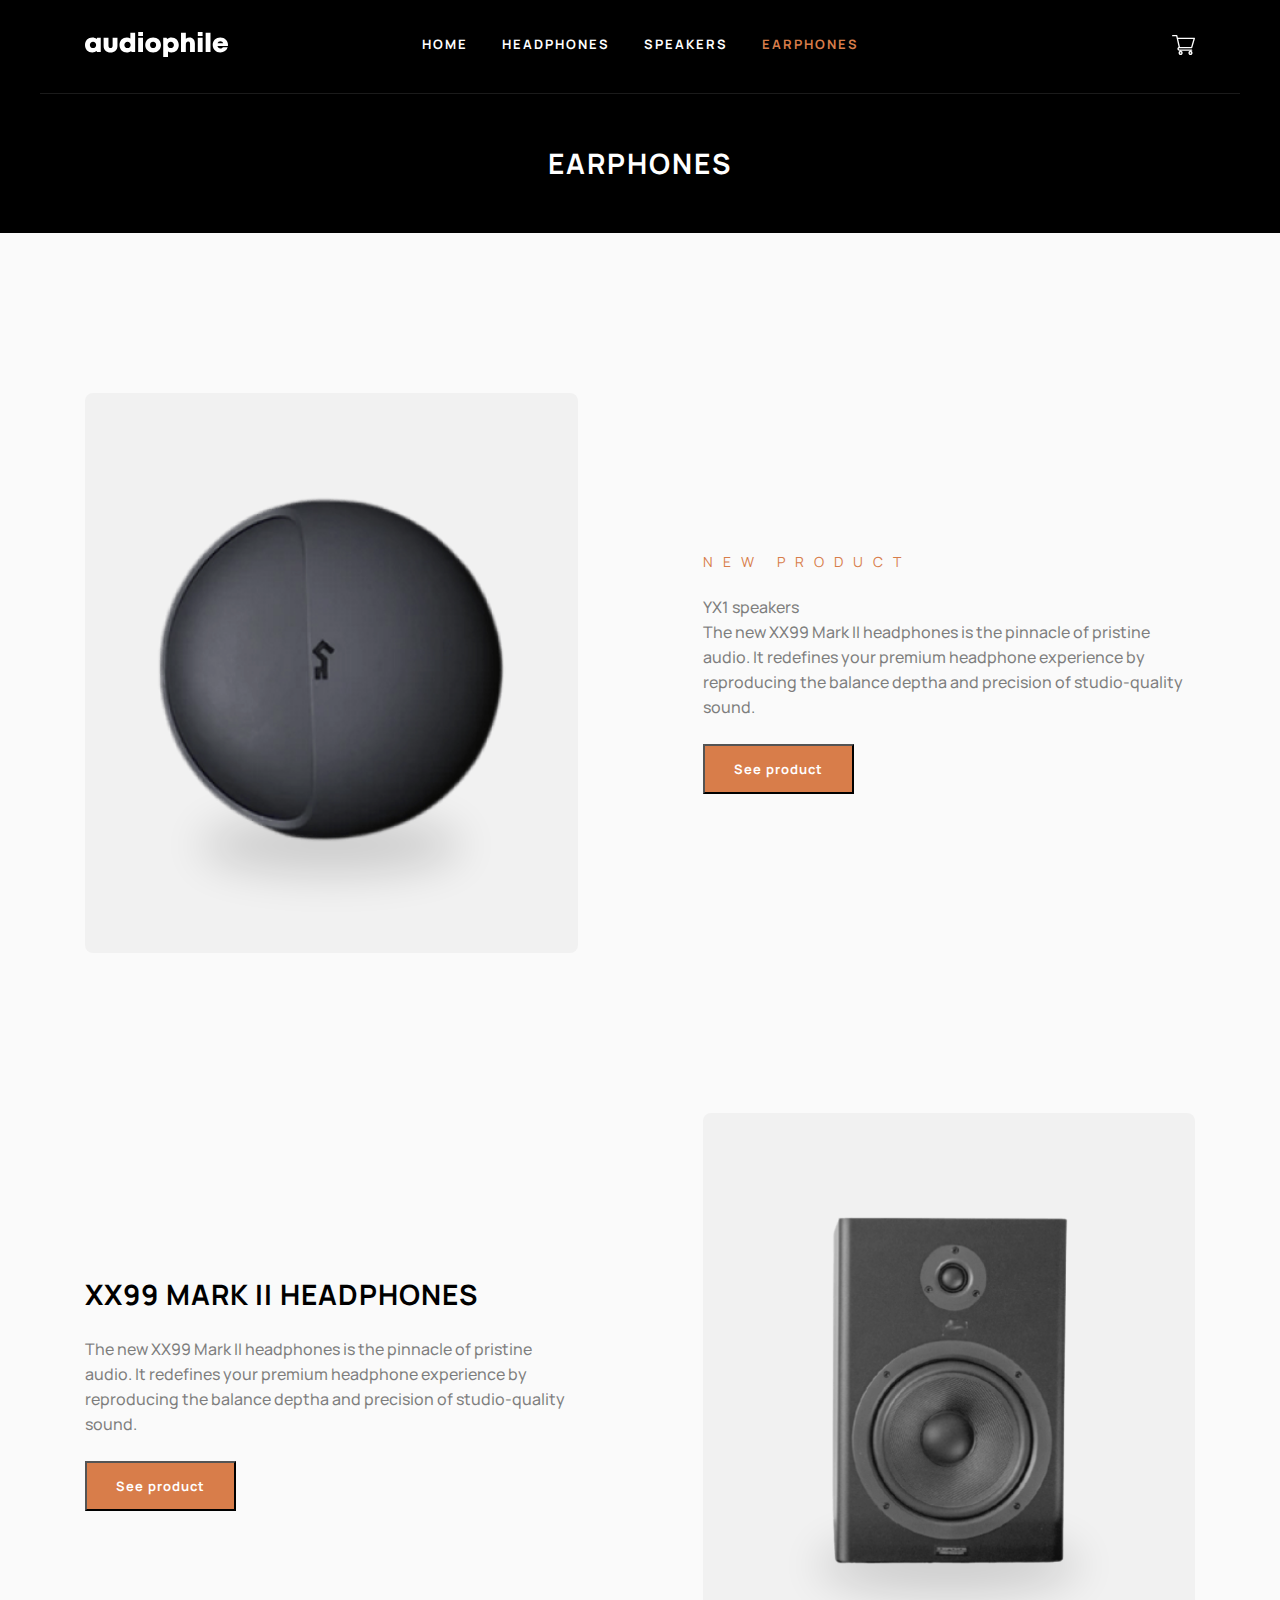
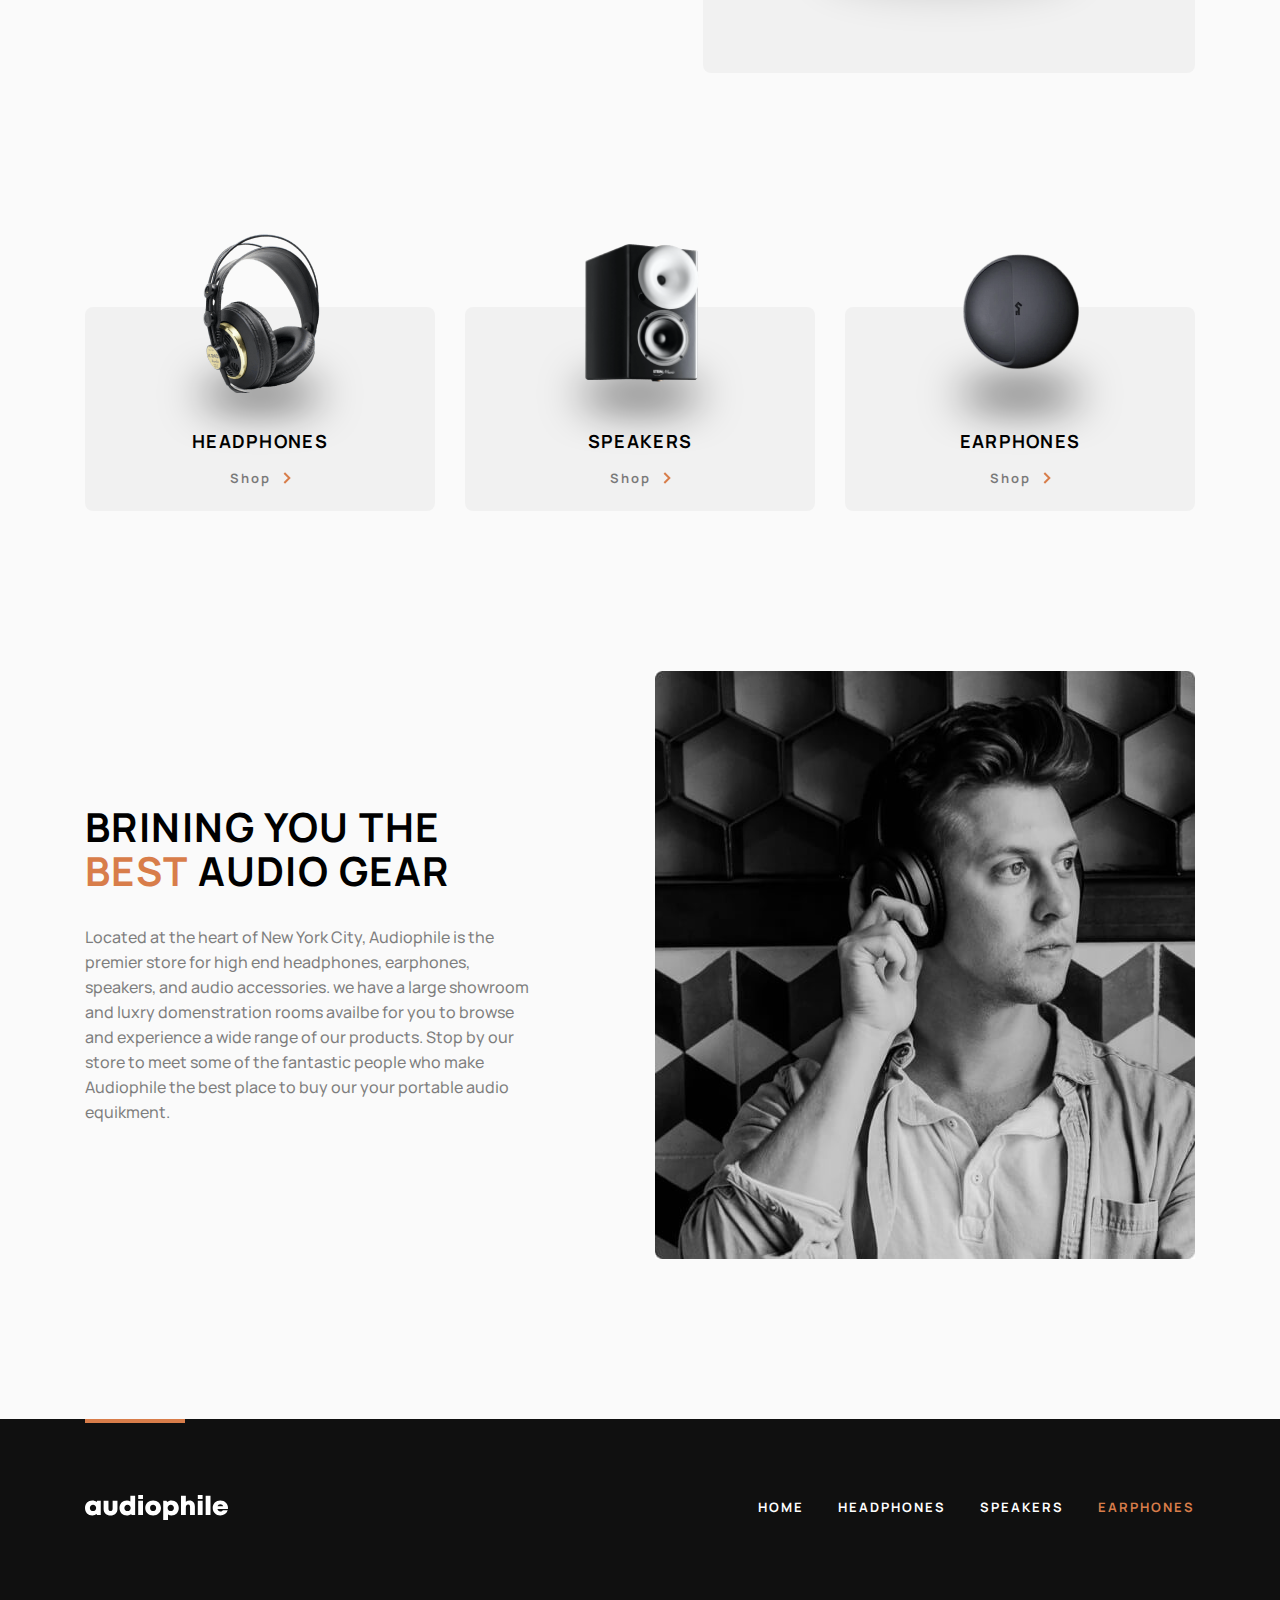
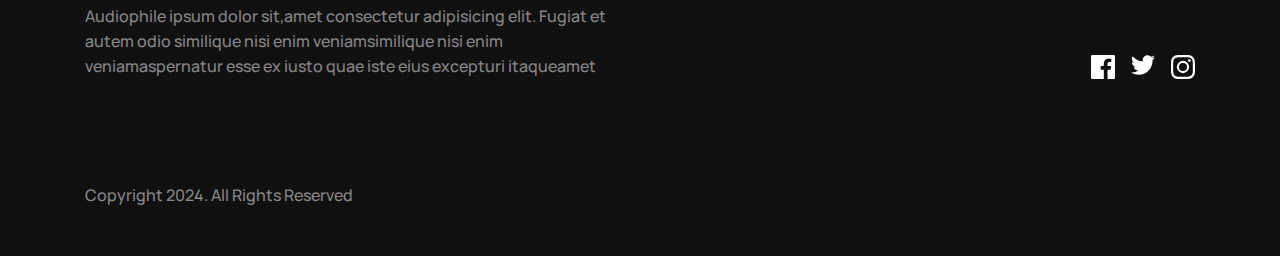
==== category-earphones.html @ 30a512f3 "Add category speaker and earphones stucture" ====
<!DOCTYPE html>
<html lang="en" data-theme="light">

<head>
  <meta charset="UTF-8">
  <meta http-equiv="X-UA-Compatible" content="IE=edge">
  <meta name="viewport" content="width=device-width, initial-scale=1.0">
  <title>Earphones | Audiophile e-commerce website</title>

  <!-- Stylesheets -->
  <link rel="stylesheet" href="css/normalize.css">
  <link rel="stylesheet" href="css/main.css">
</head>

<body class="category-page">
  <!-- HEADER -->
  <header class="header category-page__header">
    <div class="header__container container">
      <!-- HEADER-MENU -->
      <div class="haeder__menu">
        <button class="header__toggler" type="button" data-target="menu" aria-label="Toogle categories menu">
          <svg class="header__toggler-icon" xmlns="http://www.w3.org/2000/svg" width="16" height="15" fill="none"
            aria-hidden="true" focusable="false">
            <g fill="currentColor">
              <path d="M0 0h16v3H0zM0 6h16v3H0zM0 12h16v3H0z" />
            </g>
          </svg>
        </button>
        <div class="header__menu-inner">
          <div class="container">
            <!-- CATEGORY-CARDS -->
            <section class="container">
              <div class="category-cards">
                <h2 class="visually-hidden">Product categories</h2>
                <ul class="category-cards__list" role="list">
                  <li class="category-cards__item category-card" role="listitem">
                    <h3 class="category-card__title">Headphones</h3>
                    <img src="./img/category-img-headphones.png" alt="Headphones sample" class="category-card__img"
                      srcset="./img/category-img-headphones.png 1x, ./img/category-img-headphones@2.png 2x" width="103"
                      height="104">
                    <a href="category-headphones.html" class="arrow-link arro-link--stretched">Shop</a>
                  </li>
                  <li class="category-cards__item category-card" role="listitem">
                    <h3 class="category-card__title">Speakers</h3>
                    <img src="./img/category-img-speakers.png" alt="Speakers sample" class="category-card__img"
                      srcset="./img/category-img-speakers.png 1x, ./img/category-img-speakers@2.png 2x" width="103"
                      height="104">
                    <a href="category-speakers.html" class="arrow-link arro-link--stretched">Shop</a>
                  </li>
                  <li class="category-cards__item category-card" role="listitem">
                    <h3 class="category-card__title">Earphones</h3>
                    <img src="./img/category-img-earphones.png" alt="Earphones sample" class="category-card__img"
                      srcset="./img/category-img-earphones.png 1x, ./img/category-img-earphones@2.png 2x" width="103"
                      height="104">
                    <a href="category-earphones.html" class="arrow-link arro-link--stretched">Shop</a>
                  </li>
                </ul>
              </div>
            </section>
          </div>
        </div>
      </div>
      <!-- LOGO -->
      <a href="index.html" class="header__logo logo" aria-label="Go to home page">
        <img src="img/logo.svg" alt="Audiophile logo" class="logo__img" width="143" height="25">
      </a>
      <!-- SITE-NAV -->
      <nav class="header__sitenav sitenav">
        <ul class="sitenav__list" role="list">
          <li class="sitenav__item" role="listitem">
            <a href="index.html" class="sitenav__link">Home</a>
          </li>
          <li class="sitenav__item" role="listitem">
            <a href="category-headphones.html" class="sitenav__link">Headphones</a>
          </li>
          <li class="sitenav__item" role="listitem">
            <a href="category-speakers.html" class="sitenav__link">Speakers</a>
          </li>
          <li class="sitenav__item sitenav__item--active" role="listitem">
            <a href="category-earphones.html" class="sitenav__link">Earphones</a>
          </li>
        </ul>
      </nav>
      <!-- HEADER CART -->
      <div class="header__cart">
        <button class="header__toggler" type="button" data-target="cart" aria-label="Toogle shopping menu">
          <svg class="header__toggler-icon header__toggler-icon--cart" aria-hidden="true" focusable="false"
            xmlns="http://www.w3.org/2000/svg" width="23" height="20" fill="none">
            <path fill="currentColor" fill-rule="evenodd"
              d="M7.411 13.195a.667.667 0 0 0-.673.66c0 .363.303.659.674.659h12.219c.372 0 .674.295.674.66 0 .364-.302.66-.674.66H7.412c-1.114 0-2.021-.889-2.021-1.98 0-.812.502-1.511 1.218-1.816L4.176 1.32H.674A.667.667 0 0 1 0 .66C0 .296.302 0 .674 0h4.043c.316 0 .59.215.658.517l.481 2.122h16.47c.212 0 .41.097.538.262.127.166.168.38.11.579l-2.695 9.236a.672.672 0 0 1-.648.478H7.41Zm1.214 2.638c1.132 0 2.054.935 2.054 2.084 0 1.148-.922 2.083-2.054 2.083-1.132 0-2.054-.935-2.054-2.083 0-1.15.922-2.084 2.054-2.084Zm9.857 0c1.133 0 2.054.935 2.054 2.084 0 1.148-.922 2.083-2.054 2.083-1.132 0-2.053-.935-2.053-2.083 0-1.15.92-2.084 2.053-2.084Zm.64-3.958 2.31-7.917H6.157l1.797 7.917h11.17ZM9.31 17.917a.69.69 0 0 0-.685-.695.69.69 0 0 0-.685.695.69.69 0 0 0 .685.694.69.69 0 0 0 .685-.694Zm9.172-.695a.69.69 0 0 1 .685.695.69.69 0 0 1-.685.694.69.69 0 0 1-.684-.694.69.69 0 0 1 .684-.695Z"
              clip-rule="evenodd" />
          </svg>
        </button>
        <div class="header__cart-inner">
          <!-- CART-CARD -->
          <div class="container">
            <section class="header__cart-card cart-card">
              <header class="cart-card__header">
                <h3 class="cart-card__heading">Cart (3)</h3>
                <button class="cart-card__remove-items-button" type="button">Remove all</button>
              </header>
              <div class="cart-card__inner">
                <ul class="cart-card__products" role="list">
                  <li class="cart-card__product product-cart-card" role="listitem">
                    <div class="product-cart-card__img-wrapper">
                      <img src="" alt="" class="product-cart-card__img" srcset=" 1x,  2x" width="48" height="48">
                    </div>
                    <div class="product-cart-card__info">
                      <h3 class="product-cart-card__title">XX99 MK II</h3>
                      <p class="product-cart-card__price">$ 2,999</p>
                      <div class="product-cart-card__count">
                        <div class="number-controls" data-item-count="1">
                          <p class="number-controls__count">
                            <span class="visually-hidden">Count</span>
                            <span class="number-controls__count-value">1</span>
                          </p>
                          <button class="number-controls__button number-controls__button--decrement"
                            aria-label="Subtract one">-</button>
                          <button class="number-controls__button number-controls__button--increment"
                            aria-label="Add one">+</button>
                        </div>
                      </div>
                    </div>
                  </li>
                  <li class="cart-card__product product-cart-card" role="listitem">
                    <div class="product-cart-card__img-wrapper">
                      <img src="" alt="" class="product-cart-card__img" srcset=" 1x,  2x" width="48" height="48">
                    </div>
                    <div class="product-cart-card__info">
                      <h3 class="product-cart-card__title">XX99 MK II</h3>
                      <p class="product-cart-card__price">$ 2,999</p>
                      <div class="product-cart-card__count">
                        <div class="number-controls" data-item-count="1">
                          <p class="number-controls__count">
                            <span class="visually-hidden">Count</span>
                            <span class="number-controls__count-value">1</span>
                          </p>
                          <button class="number-controls__button number-controls__button--decrement"
                            aria-label="Subtract one">-</button>
                          <button class="number-controls__button number-controls__button--increment"
                            aria-label="Add one">+</button>
                        </div>
                      </div>
                    </div>
                  </li>
                </ul>
                <dl class="cart-card__summary cart-card__summary--checkout-page cart-card-summary">
                  <div class="cart-card-summary__item">
                    <dt class="cart-card-summary__title">Total</dt>
                    <dd class="cart-card-summary__value">$ 5,396</dd>
                  </div>
                </dl>
                <a class="button button--primary button--block" href="checkout.html">Checkout</a>
              </div>
            </section>
          </div>
        </div>
      </div>
    </div>
  </header>

  <!-- MAIN-CONTENT -->
  <main class="main-content">
    <!-- CATEGORY-HERO -->
    <div class="category-hero">
      <div class="container">
        <h1 class="category-hero__title">Earphones</h1>
  
      </div>
    </div>
    <div class="category-page__content">
      <!-- PRODUCT-CATECORY -->
      <section class="category-page__category-products category-products">
        <div class="container">
          <h2 class="visually-hidden">Earphones category product list</h2>
          <ul class="category-products__list" role="list">
            <li class="product product--category-page" role="listitem">
              <div class="product__img-wrapper">
                <picture class="product__picture">
                  <source media="(min-width: 992px)" srcset="./img/yx1-big.png 1x, ./img/yx1-big@2x.png 2x"
                    width="351" height="387">
                  <img src="./img/yx1-medium.png" alt="XX99 Mark II Headphones" class="product__img" width="220"
                    height="243" srcset="./img/yx1-medium.png 1x, ./img/yx1-medium@2x.png 2x">
                </picture>
              </div>
    
              <div class="product__product-info product-info product-info--category-page>
                <h2 class="product-info__title product-info__title--lg">YX1 speakers</h2>
                <p class="product-info__new">New product</p>
                <p class="product-info__text">The new XX99 Mark II headphones is the pinnacle of pristine audio. It
                  redefines
                  your premium headphone experience by reproducing the balance deptha and precision of studio-quality sound.
                </p>
    
                <footer class="product-info__actions">
                  <button class="button button--primary" type="button">See product</button>
                </footer>
              </div>
            </li>
            <li class="product product--category-page" role="listitem">
              <div class="product__img-wrapper">
                <picture class="product__picture">
                  <source media="(min-width: 992px)" srcset="./img/zx7-big.png 1x, ./img/zx7-big@2x.png 2x"
                    width="351" height="387">
                  <img src="./img/zx7-medium.png" alt="XX99 Mark II Headphones" class="product__img" width="220"
                    height="243" srcset="./img/zx7-medium.png 1x, ./img/zx7-medium@2x.png 2x">
                </picture>
              </div>
    
              <div class="product__product-info product-info product-info--category-page  role="listitem">
                <h2 class="product-info__title product-info__title--lg">XX99 Mark II Headphones</h2>
                <p class="product-info__text">The new XX99 Mark II headphones is the pinnacle of pristine audio. It
                  redefines
                  your premium headphone experience by reproducing the balance deptha and precision of studio-quality sound.
                </p>
    
                <footer class="product-info__actions">
                  <button class="button button--primary" type="button">See product</button>
                </footer>
              </div>
            </li>
          </ul>
        </div>
      </section>
      <!-- CATEGORY-CARDS -->
      <section class="category-page__category-cards container">
        <div class="category-cards">
          <h2 class="visually-hidden">Product categories</h2>
          <ul class="category-cards__list" role="list">
            <li class="category-cards__item category-card" role="listitem">
              <h3 class="category-card__title">Headphones</h3>
              <img src="./img/category-img-headphones.png" alt="Headphones sample" class="category-card__img"
                srcset="./img/category-img-headphones.png 1x, ./img/category-img-headphones@2.png 2x" width="103"
                height="104">
              <a href="category-headphones.html" class="arrow-link arro-link--stretched">Shop</a>
            </li>
            <li class="category-cards__item category-card" role="listitem">
              <h3 class="category-card__title">Speakers</h3>
              <img src="./img/category-img-speakers.png" alt="Speakers sample" class="category-card__img"
                srcset="./img/category-img-speakers.png 1x, ./img/category-img-speakers@2.png 2x" width="103" height="104">
              <a href="category-speakers.html" class="arrow-link arro-link--stretched">Shop</a>
            </li>
            <li class="category-cards__item category-card" role="listitem">
              <h3 class="category-card__title">Earphones</h3>
              <img src="./img/category-img-earphones.png" alt="Earphones sample" class="category-card__img"
                srcset="./img/category-img-earphones.png 1x, ./img/category-img-earphones@2.png 2x" width="103" height="104">
              <a href="category-earphones.html" class="arrow-link arro-link--stretched">Shop</a>
            </li>
          </ul>
        </div>
      </section>
      <!-- MISSION -->
      <section class="mission">
        <div class="mission__container container">
          <picture class="mission__picture">
            <source media="(min-width: 62em)" srcset="./img/mission-desktop.jpg 1x, ./img/mission-desktop@2x.jpg 2x">
            <source media="(min-width: 48em)" srcset="./img/mission-tablet.jpg 1x, ./img/mission-tablet@2x.jpg 2x">
            <img src="./img/mission-mobile.jpg" class="mission__img" alt="Young man listining to music using headphones"
              width="327" height="300" srcset="./img/mission-mobile.jpg 1x, ./img/mission-mobile@2x.jpg 2x">
          </picture>
          <div class="mission__content">
            <h2 class="mission__heading">Brining you the <strong class="mission__heading--accent">best</strong> audio gear
            </h2>
            <p class="mission__text">Located at the heart of New York City, Audiophile is the premier store for high end
              headphones, earphones, speakers, and audio accessories. we have a large showroom and luxry domenstration rooms
              availbe for you to browse and experience a wide range of our products. Stop by our store to meet some of the
              fantastic people who make Audiophile the best place to buy our your portable audio equikment.
            </p>
    
          </div>
        </div>
      </section>
    </div>
  </main>

  <footer class="footer">
    <div class="footer__container container">
      <a href="index.html" class="footer__logo logo" aria-label="Go to home page">
        <img src="img/logo.svg" alt="Audiophile logo" class="logo__img" width="143" height="25">
      </a>
      <div class="footer__sitenav sitenav">
        <ul class="sitenav__list" role="list">
          <li class="sitenav__item" role="listitem">
            <a href="index.html" class="sitenav__link">Home</a>
          </li>
          <li class="sitenav__item" role="listitem">
            <a href="category-headphones.html" class="sitenav__link">Headphones</a>
          </li>
          <li class="sitenav__item" role="listitem">
            <a href="category-speakers.html" class="sitenav__link">Speakers</a>
          </li>
          <li class="sitenav__item sitenav__item--active" role="listitem">
            <a href="category-earphones.html" class="sitenav__link">Earphones</a>
          </li>
        </ul>
      </div>
      <p class="footer__about">
        Audiophile ipsum dolor sit,amet consectetur adipisicing elit. Fugiat et autem odio similique nisi enim
        veniamsimilique nisi enim veniamaspernatur esse ex iusto quae iste eius excepturi itaqueamet </p>
      <div class="footer__socials socials">
        <ul class="socials__list" role="list">
          <li class="socials__item" role="listitem">
            <a href="#" target="_blank" class="socials__link" aria-label="Facebook (opens in new tab)">
              <svg class="socials__icon" xmlns="http://www.w3.org/2000/svg" width="24" height="24" fill="none"
                aria-hidden="true" focusable="false">
                <path fill="currentColor"
                  d="M22.675 0H1.325C.593 0 0 .593 0 1.325v21.351C0 23.407.593 24 1.325 24H12.82v-9.294H9.692v-3.622h3.128V8.413c0-3.1 1.893-4.788 4.659-4.788 1.325 0 2.463.099 2.795.143v3.24l-1.918.001c-1.504 0-1.795.715-1.795 1.763v2.313h3.587l-.467 3.622h-3.12V24h6.116c.73 0 1.323-.593 1.323-1.325V1.325C24 .593 23.407 0 22.675 0Z" />
              </svg>
            </a>
          </li>
          <li class="socials__item" role="listitem">
            <a href="#" target="_blank" class="socials__link" aria-label="Twitter (opens in new tab)">
              <svg class="socials__icon" xmlns="http://www.w3.org/2000/svg" width="24" height="20" fill="none"
                aria-hidden="true" focusable="false">
                <path fill="currentColor"
                  d="M24 2.557a9.83 9.83 0 0 1-2.828.775A4.932 4.932 0 0 0 23.337.608a9.864 9.864 0 0 1-3.127 1.195A4.916 4.916 0 0 0 16.616.248c-3.179 0-5.515 2.966-4.797 6.045A13.978 13.978 0 0 1 1.671 1.149a4.93 4.93 0 0 0 1.523 6.574 4.903 4.903 0 0 1-2.229-.616c-.054 2.281 1.581 4.415 3.949 4.89a4.935 4.935 0 0 1-2.224.084 4.928 4.928 0 0 0 4.6 3.419A9.9 9.9 0 0 1 0 17.54a13.94 13.94 0 0 0 7.548 2.212c9.142 0 14.307-7.721 13.995-14.646A10.025 10.025 0 0 0 24 2.557Z" />
              </svg>
            </a>
          </li>
          <li class="socials__item" role="listitem">
            <a href="#" target="_blank" class="socials__link" aria-label="Instagram (opens in new tab)">
              <svg class="socials__icon" xmlns="http://www.w3.org/2000/svg" width="24" height="24" fill="none"
                aria-hidden="true" focusable="false">
                <path fill="currentColor" fill-rule="evenodd"
                  d="M12 0C8.741 0 8.333.014 7.053.072 2.695.272.273 2.69.073 7.052.014 8.333 0 8.741 0 12c0 3.259.014 3.668.072 4.948.2 4.358 2.618 6.78 6.98 6.98C8.333 23.986 8.741 24 12 24c3.259 0 3.668-.014 4.948-.072 4.354-.2 6.782-2.618 6.979-6.98.059-1.28.073-1.689.073-4.948 0-3.259-.014-3.667-.072-4.947-.196-4.354-2.617-6.78-6.979-6.98C15.668.014 15.259 0 12 0Zm0 2.163c3.204 0 3.584.012 4.85.07 3.252.148 4.771 1.691 4.919 4.919.058 1.265.069 1.645.069 4.849 0 3.205-.012 3.584-.069 4.849-.149 3.225-1.664 4.771-4.919 4.919-1.266.058-1.644.07-4.85.07-3.204 0-3.584-.012-4.849-.07-3.26-.149-4.771-1.699-4.919-4.92-.058-1.265-.07-1.644-.07-4.849 0-3.204.013-3.583.07-4.849.149-3.227 1.664-4.771 4.919-4.919 1.266-.057 1.645-.069 4.849-.069ZM5.838 12a6.162 6.162 0 1 1 12.324 0 6.162 6.162 0 0 1-12.324 0ZM12 16a4 4 0 1 1 0-8 4 4 0 0 1 0 8Zm4.965-10.405a1.44 1.44 0 1 1 2.881.001 1.44 1.44 0 0 1-2.881-.001Z"
                  clip-rule="evenodd" />
              </svg>
            </a>
          </li>
        </ul>
      </div>
      <p class="footer__copy">
        Copyright 2024. All Rights Reserved
      </p>
    </div>
  </footer>
  <script src="js/main.js"></script>
</body>

</html>
---- css/main.css ----
@font-face {
  font-family: "Manrope";
  src: url("../fonts/Manrope-Bold.woff2") format("woff2"), url("../fonts/Manrope-Bold.woff") format("woff");
  font-weight: bold;
  font-style: normal;
  font-display: swap;
}
@font-face {
  font-family: "Manrope";
  src: url("../fonts/Manrope-Regular.woff2") format("woff2"), url("../fonts/Manrope-Regular.woff") format("woff");
  font-weight: normal;
  font-style: normal;
  font-display: swap;
}
@font-face {
  font-family: "Manrope";
  src: url("../fonts/Manrope-Medium.woff2") format("woff2"), url("../fonts/Manrope-Medium.woff") format("woff");
  font-weight: 500;
  font-style: normal;
  font-display: swap;
}
/*EFFECT*/
/* BREAKPOINT */
/* CUSTOM PROPS */
:root {
  --color-brown: #d87d4a;
  --color-brown-light: #fbaf85;
  --color-dark: #000000;
  --color-grey-dark: #101010;
  --color-grey-darkey: #4c4c4c;
  --color-grey: #f1f1f1;
  --color-light: #fafafa;
  --color-white: #ffffff;
  --color-red: #cd2c2c;
  /*EFFECT*/
  --transition: all 0.5s ease 0s;
  --color-primary: #d87d4a;
  --color-bg-body: #fafafa;
  --color-body-text: #000000;
}

/* OUTLINE*/
/*
  Josh's Custom CSS Reset + some modifications
  https://www.joshwcomeau.com/css/custom-css-reset/
*/
html {
  box-sizing: border-box;
}

*, *::before, *::after {
  box-sizing: inherit;
}

html:focus-within {
  scroll-behavior: smooth;
}

html, body {
  height: 100%;
}

* {
  margin: 0;
}

body {
  line-height: 1.5;
  -webkit-font-smoothing: antialiased;
}

ul[role=list],
ol[role=list] {
  list-style: none;
}

a:not([class]) {
  text-decoration-skip-ink: auto;
}

img, picture, video, canvas, svg {
  display: block;
  max-width: 100%;
}

input, button, textarea, select {
  font: inherit;
}

p, h1, h2, h3, h4, h5, h6 {
  overflow-wrap: break-word;
}

#root, #__next {
  isolation: isolate;
}

@media (prefers-reduced-motion: reduce) {
  *,
  *::before,
  *::after {
    animation-duration: 0.01ms !important;
    animation-iteration-count: 1 !important;
    transition-duration: 0.01ms !important;
    scroll-behavior: auto !important;
  }
}
/* GLOBAL */
body {
  display: flex;
  flex-direction: column;
  padding: 0;
  margin: 0;
  font-family: "Manrope", sans-serif;
  font-size: 16px;
  font-weight: 500;
  line-height: 1.5625rem;
  /* 166.667%*/
  background-color: var(--color-bg-body);
  color: rgba(0, 0, 0, 0.5);
  overflow-x: hidden;
}

img {
  height: auto;
}

a {
  color: var(--color-primary);
  transition: var(--transition);
}
a:hover {
  text-decoration: none;
}
a:active {
  opacity: 0.6;
}

*:focus {
  outline: 2px dashed #d87d4a;
  outline-offset: 3px;
}

/* AUTOFILL-STYLES */
/*input:-webkit-autofill,
input:-webkit-autofill:hover,
input:-webkit-autofill:focus,
textarea:-webkit-autofill,
textarea:-webkit-autofill:hover,
textarea:-webkit-autofill:focus,
select:-webkit-autofill,
select:-webkit-autofill:hover,
select:-webkit-autofill:focus {
  border-color: transparent;
  -webkit-text-fill-color: inherit;
  -webkit-box-shadow: 0 0 0px 1000px #fff inset;
}*/
/* PLACEHOLDER-STYLES */
/*::-webkit-input-placeholder,
::-moz-placeholder,
:-ms-input-placeholder,
:-moz-placeholder {
  color: rgba(52, 49, 61, 0.5);
  opacity: 1;
}*/
/* VISUALLY-HIDDEN */
.visually-hidden {
  position: absolute;
  width: 1px;
  height: 1px;
  margin: -1px;
  border: 0;
  padding: 0;
  clip: rect(0 0 0 0);
  overflow: hidden;
}

/* CONTAINER */
.container {
  width: 100%;
  max-width: 74.375rem;
  padding-left: var(--container-padding);
  padding-right: var(--container-padding);
  margin-left: auto;
  margin-right: auto;
}

/*640*/
@media only screen and (min-width: 40em) {
  :root {
    --container-padding: 40px;
  }
}
@media only screen and (max-width: 40em) {
  :root {
    --container-padding: 24px;
  }
}
.button {
  display: inline-block;
  padding: 14px 29px;
  color: var(--color-white);
  background-color: var(--color-dark);
  font-size: 0.8125rem;
  font-style: normal;
  font-weight: 700;
  line-height: normal;
  letter-spacing: 0.0625rem;
  text-decoration: none;
  text-align: center;
  cursor: pointer;
  white-space: nowrap;
  transition: var(--transition);
}
.button:hover {
  opacity: 0.6;
}
.button--block {
  display: block;
  width: 100%;
}
.button--primary {
  background-color: var(--color-primary);
  color: var(--color-white);
}
.button--primary:hover {
  background-color: var(--color-brown-light);
}
.button--outline {
  border: 1px solid var(--color-dark);
  background-color: transparent;
  color: var(--color-dark);
}
.button--outline:hover {
  background-color: var(--color-dark);
  color: var(--color-white);
}
.button:active {
  opacity: 0.6;
}

.arrow-link {
  display: inline-flex;
  gap: 12px;
  align-items: center;
  color: rgba(0, 0, 0, 0.5);
  font-size: 0.8125rem;
  font-style: normal;
  font-weight: 700;
  line-height: normal;
  letter-spacing: 2px;
  text-decoration: none;
  transition: var(--transition);
}
.arrow-link:hover {
  color: #d87d4a;
}
.arrow-link:active {
  opacity: 0.6;
}
.arrow-link::after {
  flex-shrink: 0;
  width: 8px;
  height: 12px;
  background-image: url("../img/arrow-right-primary.svg");
  background-repeat: no-repeat;
  background-size: contain;
  content: "";
}
.arrow-link--stretched::before {
  position: absolute;
  z-index: 10;
  left: 0;
  top: 0;
  width: 100%;
  height: 100%;
  content: "";
}
.arrow-link--stretched:focus {
  outline: none;
}
.arrow-link--stretched:focus::before {
  outline: 2px dashed #d87d4a;
  outline-offset: 3px;
}

.back-link {
  color: rgba(0, 0, 0, 0.5);
  text-decoration: none;
  transition: var(--transition);
}
.back-link:hover {
  color: var(--color-primary);
}

.number-controls {
  display: grid;
  grid-template-columns: 1fr 1fr 1fr;
  width: 120px;
  height: 48px;
  background-color: var(--color-grey);
  color: var(--color-body-text);
  text-align: center;
  font-size: 0.8125rem;
  font-weight: 700;
  line-height: 48px;
  letter-spacing: 0.0625rem;
  text-transform: uppercase;
}
.number-controls--small {
  width: 96px;
  height: 36px;
  line-height: 32px;
}

.number-controls__button {
  border: 0;
  padding: 0;
  cursor: pointer;
}
.number-controls__button--decrement {
  order: -1;
  color: rgba(0, 0, 0, 0.5);
}
.number-controls__button:hover {
  color: #d87d4a;
}
.number-controls__button:active {
  opacity: 0.6;
}

.logo {
  display: block;
  text-decoration: none;
  flex-shrink: 0;
}
.logo__img {
  width: 143px;
  height: 25px;
  object-fit: contain;
}

.sitenav__list {
  display: flex;
  flex-direction: column;
  align-items: center;
  gap: 16px;
  padding: 0;
  list-style: none;
}

.sitenav__link {
  display: block;
  font-size: 0.8125rem;
  font-style: normal;
  font-weight: 700;
  line-height: 192.308%;
  letter-spacing: 0.125rem;
  text-transform: uppercase;
  text-align: center;
  text-decoration: none;
  color: #ffffff;
  transition: var(--transition);
}
.sitenav__link:hover {
  color: var(--color-primary);
}

.sitenav__item--active .sitenav__link {
  color: var(--color-primary);
}

/*375 maxWidth*/
@media only screen and (min-width: 23.4375em) {
  .sitenav__list {
    flex-direction: row;
    flex-wrap: wrap;
    justify-content: center;
    gap: 12px 34px;
  }
}
.socials__list {
  display: flex;
  gap: 16px;
  padding: 0;
  list-style: none;
}

.socials__link {
  display: block;
  color: var(--color-white);
  transition: var(--transition);
}
.socials__link:hover {
  color: var(--color-primary);
}

.socials__icon {
  display: block;
}

/* MAIN-CONTENT */
.main-content {
  flex-grow: 1;
}

.product-info {
  display: grid;
}
.product-info--center {
  text-align: center;
}
@media only screen and (min-width: 62em) {
  .product-info--center {
    text-align: left;
  }
}
.product-info__title {
  margin-bottom: 24px;
  font-size: 1.75rem;
  font-weight: 700;
  line-height: normal;
  letter-spacing: 0.0625rem;
  color: var(--color-dark);
  text-transform: uppercase;
}
.product-info--white .product-info__title {
  color: var(--color-white);
}
.product-info--hero .product-info__title {
  margin-bottom: 24px;
  font-size: 2.25rem;
  line-height: 111.111%;
  letter-spacing: 0.08038rem;
}
@media only screen and (min-width: 48em) {
  .product-info--hero .product-info__title {
    font-size: 3.5rem;
    line-height: 103.571%;
    letter-spacing: 0.125rem;
  }
}
.product-info__title .product-info--category-page {
  margin-bottom: 24px;
}
@media only screen and (min-width: 48em) {
  .product-info__title .product-info--category-page {
    margin-bottom: 32px;
    font-size: 2.5rem;
    line-height: 110%;
    letter-spacing: 0.08931rem;
  }
}
.product-info--product-page .product-info__title {
  margin-bottom: 24px;
}
@media only screen and (min-width: 48em) {
  .product-info--product-page .product-info__title {
    margin-bottom: 32px;
    line-height: 114.286%;
  }
}
@media only screen and (min-width: 62em) {
  .product-info--product-page .product-info__title {
    font-size: 2.5rem;
    line-height: 11%;
    letter-spacing: 0.08931rem;
  }
}
.product-info__new {
  order: -1;
  margin-bottom: 24px;
  color: var(--color-primary);
  font-size: 0.875rem;
  font-weight: 400;
  line-height: normal;
  letter-spacing: 0.625rem;
  text-transform: uppercase;
}
.product-info--white .product-info__new {
  color: rgba(255, 255, 255, 0.75);
}
.product-info--hero .product-info__new {
  margin-bottom: 16px;
  color: rgba(255, 255, 255, 0.5);
}
@media only screen and (min-width: 48em) {
  .product-info--hero .product-info__new {
    margin-bottom: 24px;
  }
}
.product-info--category-page .product-info__new {
  margin-bottom: 24px;
}
@media only screen and (min-width: 48em) {
  .product-info--category-page .product-info__new {
    margin-bottom: 16px;
  }
}
.product-info--product-page .product-info__new {
  margin-bottom: 24px;
}
@media only screen and (min-width: 48em) {
  .product-info--product-page .product-info__new {
    margin-bottom: 16px;
  }
}
.product-info__text {
  margin-bottom: 24px;
}
.product-info--white .product-info__text {
  color: rgba(255, 255, 255, 0.75);
}
.product-info--hero .product-info__text {
  margin-bottom: 28px;
}
@media only screen and (min-width: 48em) {
  .product-info--hero .product-info__text {
    max-width: 21.875rem;
    margin-left: auto;
    margin-right: auto;
    margin-bottom: 40px;
  }
}
@media only screen and (min-width: 62em) {
  .product-info--hero .product-info__text {
    margin-left: 0;
  }
}
.product-info__text .product-info--category-page {
  margin-bottom: 24px;
}
@media only screen and (min-width: 48em) {
  .product-info__text .product-info--category-page {
    margin-bottom: 32px;
    font-size: 2.5rem;
    line-height: 110%;
    letter-spacing: 0.08931rem;
  }
}
.product-info__price {
  font-size: 1.125rem;
  font-weight: 700;
  line-height: normal;
  letter-spacing: 0.08038rem;
  color: var(--color-dark);
  text-transform: uppercase;
}
.product-info__price--wrapper {
  display: flex;
  flex-wrap: wrap;
  align-items: center;
  gap: 8px;
  margin-bottom: 32px;
}
@media only screen and (min-width: 62em) {
  .product-info__price--wrapper {
    margin-bottom: 48px;
  }
}
.product-info__actions {
  display: flex;
  flex-wrap: wrap;
  gap: 16px;
}
.product-info--center .product-info__actions {
  justify-content: center;
}
@media only screen and (min-width: 62em) {
  .product-info--center .product-info__actions {
    justify-content: flex-start;
  }
}

.product {
  display: grid;
  align-items: center;
}
.product--category-page {
  gap: 32px;
}
@media only screen and (min-width: 48em) {
  .product--category-page {
    gap: 42px;
  }
}
@media only screen and (min-width: 62em) {
  .product--category-page {
    grid-template-columns: 1fr 1fr;
    gap: 125px;
  }
}
.product--product-page {
  gap: 32px;
}
@media only screen and (min-width: 765px) {
  .product--product-page {
    grid-template-columns: 1fr 1fr;
    gap: 70px;
  }
}
@media only screen and (min-width: 62em) {
  .product--product-page {
    grid-template-columns: 1fr 1fr;
    gap: 125px;
  }
}
.product__img-wrapper {
  display: grid;
  place-items: center;
  position: relative;
  z-index: -1;
}
@media only screen and (min-width: 62em) {
  .product:nth-child(even) .product__img-wrapper {
    order: 1;
  }
}
.product--category-page .product__img-wrapper {
  width: 100%;
  height: 352px;
  border-radius: 8px;
  background-color: #f1f1f1;
}
@media only screen and (min-width: 62em) {
  .product--category-page .product__img-wrapper {
    height: 560px;
  }
}
.product--product-page .product__img-wrapper {
  width: 100%;
  height: 327px;
  border-radius: 8px;
  background-color: #f1f1f1;
}
@media only screen and (min-width: 765px) {
  .product--product-page .product__img-wrapper {
    height: 480px;
  }
}
@media only screen and (min-width: 62em) {
  .product--product-page .product__img-wrapper {
    height: 560px;
  }
}
.product--category-page .product__img-wrapper::after {
  position: absolute;
  z-index: -1;
  content: "";
  width: 165px;
  height: 35px;
  left: 50%;
  bottom: 50px;
  transform: translateX(-50%);
  background-color: var(--color-dark);
  border-radius: 50%;
  opacity: 0.1521;
  filter: blur(21.7462539673px);
}
@media only screen and (min-width: 62em) {
  .product--category-page .product__img-wrapper::after {
    width: 262px;
    height: 56px;
    bottom: 80px;
  }
}
.product--product-page .product__img-wrapper::after {
  position: absolute;
  z-index: -1;
  content: "";
  width: 165px;
  height: 35px;
  left: 50%;
  bottom: 50px;
  transform: translateX(-50%);
  background-color: var(--color-dark);
  border-radius: 50%;
  opacity: 0.1521;
  filter: blur(21.7462539673px);
}
@media only screen and (min-width: 765px) {
  .product--product-page .product__img-wrapper::after {
    bottom: 35px;
  }
}
@media only screen and (min-width: 62em) {
  .product--product-page .product__img-wrapper::after {
    width: 262px;
    height: 56px;
    bottom: 80px;
  }
}
.product--category-page .product__product-info {
  max-width: 35.75rem;
  margin: 0 auto;
}
.product--category-page .product__img {
  width: 242px;
  width: 244px;
  object-fit: contain;
}
@media only screen and (min-width: 62em) {
  .product--category-page .product__img {
    width: 372px;
    height: 389px;
  }
}
.product--product-page .product__img {
  width: 185px;
  width: 193px;
  object-fit: contain;
}
@media only screen and (min-width: 62em) {
  .product--product-page .product__img {
    width: 372px;
    height: 389px;
  }
}

.category-hero {
  padding-top: 32px;
  padding-bottom: 32px;
  background-color: var(--color-dark);
  color: var(--color-white);
  text-align: center;
}
.category-hero__title {
  font-size: 1.75rem;
  line-height: normal;
  letter-spacing: 0.125rem;
  text-transform: uppercase;
}
@media only screen and (min-width: 765px) {
  .category-hero {
    font-size: 2.5rem;
    line-height: 110%;
    letter-spacing: 0.08931rem;
  }
}

.category-products__list {
  display: grid;
  gap: 120px;
  padding: 0;
  list-style: none;
}
@media only screen and (min-width: 62em) {
  .category-products__list {
    gap: 160px;
  }
}

.category-card {
  position: relative;
  z-index: 1;
  display: grid;
  justify-items: center;
  text-align: center;
  padding: 0 24px 24px;
}
.category-card::before {
  position: absolute;
  z-index: -1;
  left: 0;
  bottom: 0;
  content: "";
  width: 100%;
  height: 165px;
  border-radius: 8px;
  background-color: #f1f1f1;
}
@media only screen and (min-width: 62em) {
  .category-card::before {
    height: 204px;
  }
}
.category-card::after {
  position: absolute;
  z-index: -1;
  content: "";
  width: 95px;
  height: 14px;
  left: 50%;
  bottom: 108px;
  transform: translateX(-50%);
  background-color: var(--color-dark);
  border-radius: 50%;
  opacity: 1;
  filter: blur(21.7462539673px);
}
@media only screen and (min-width: 62em) {
  .category-card::after {
    width: 122px;
    height: 18px;
  }
}
.category-card__title {
  position: relative;
  z-index: 2;
  margin-bottom: 16px;
  font-size: 0.9375rem;
  line-height: normal;
  letter-spacing: 0.0669rem;
  text-transform: uppercase;
  color: var(--color-dark);
}
@media only screen and (min-width: 62em) {
  .category-card__title {
    font-size: 1.125rem;
    letter-spacing: 0.0804rem;
  }
}
.category-card__img {
  position: relative;
  z-index: 2;
  order: -1;
  width: 103px;
  height: 104px;
  object-fit: contain;
  margin-bottom: 36px;
}
@media only screen and (min-width: 62em) {
  .category-card__img {
    width: 125px;
    height: 160px;
  }
}

.category-cards__list {
  display: grid;
  padding: 0;
  list-style: none;
  gap: 16px;
}
@media only screen and (min-width: 48em) {
  .category-cards__list {
    grid-template-columns: repeat(3, 1fr);
    gap: 10px;
  }
}
@media only screen and (min-width: 62em) {
  .category-cards__list {
    gap: 30px;
  }
}

.featured-products__list {
  display: grid;
  gap: 24px;
  padding: 0;
  list-style: none;
}
@media only screen and (min-width: 48em) {
  .featured-products__list {
    gap: 32px;
  }
}
@media only screen and (min-width: 62em) {
  .featured-products__list {
    gap: 48px;
  }
}

.featured-products-circle {
  display: grid;
  justify-items: center;
  padding: 56px 24px;
  border-radius: 8px;
  background-color: var(--color-primary);
  background-image: url("../img/featured-product-circles-bg.svg");
  background-repeat: no-repeat;
  background-size: 558px 558px;
  background-position: center top -121px;
  color: var(--color-white);
  text-align: center;
  overflow: hidden;
}
@media only screen and (min-width: 48em) {
  .featured-products-circle {
    padding: 52px 64px 64px;
    background-size: 944px 944px;
    background-position: center top -288px;
  }
}
@media only screen and (min-width: 62em) {
  .featured-products-circle {
    height: 560px;
    grid-template-columns: 1fr 1fr;
    justify-content: space-between;
    align-items: center;
    gap: 80px;
    background-position: -146px -36px;
    padding: 24px 95px;
    text-align: left;
  }
}
.featured-products-circle__content {
  max-width: 21.875rem;
}
.featured-products-circle__img {
  width: 207px;
  height: 207px;
  object-fit: contain;
  margin-bottom: 32px;
}
@media only screen and (min-width: 48em) {
  .featured-products-circle__img {
    width: 237px;
    height: 237px;
    margin-bottom: 64px;
  }
}
@media only screen and (min-width: 48em) {
  .featured-products-circle__img {
    width: 237px;
    height: 237px;
    margin-bottom: 64px;
  }
}
@media only screen and (min-width: 62em) {
  .featured-products-circle__img {
    width: 493px;
    height: auto;
    margin-bottom: 0;
  }
}
@media only screen and (min-width: 74.375em) {
  .featured-products-circle__img {
    margin-bottom: -120px;
  }
}
.featured-products-circle__title {
  font-size: 2.25rem;
  font-weight: 700;
  line-height: 111.111%;
  letter-spacing: 0.08038rem;
  text-transform: uppercase;
  margin-bottom: 24px;
}
@media only screen and (min-width: 62em) {
  .featured-products-circle__title {
    font-size: 3.5rem;
    line-height: 103.571%;
    letter-spacing: 0.125rem;
  }
}
.featured-products-circle__text {
  margin-bottom: 24px;
  color: rgba(255, 255, 255, 0.5);
}
@media only screen and (min-width: 48em) {
  .featured-products-circle__text {
    margin-bottom: 40px;
  }
}
.featured-products-circle *:focus {
  outline-color: var(--color-white);
}

.featured-product-bg {
  display: grid;
  align-items: center;
  border-radius: 8px;
  height: 320px;
  padding: 24px;
  background-image: url("../img/featured-product-bg-mobile.jpg");
  background-repeat: no-repeat;
  background-position: right center;
  background-size: cover;
  overflow: hidden;
}
@media only screen and (-webkit-min-device-pixel-ratio: 2), only screen and (min--moz-device-pixel-ratio: 2), only screen and (-o-min-device-pixel-ratio: 2/1), only screen and (min-device-pixel-ratio: 2), only screen and (min-resolution: 192dpi), only screen and (min-resolution: 2dppx) {
  .featured-product-bg {
    background-image: url("../img/featured-product-bg-mobile@2x.jpg");
  }
}
@media only screen and (min-width: 48em) {
  .featured-product-bg {
    padding: 64px;
    background-image: url("../img/featured-product-bg-tablet.jpg");
  }
}
@media only screen and (min-width: 48em) and (-webkit-min-device-pixel-ratio: 2), only screen and (min-width: 48em) and (min--moz-device-pixel-ratio: 2), only screen and (min-width: 48em) and (-o-min-device-pixel-ratio: 2/1), only screen and (min-width: 48em) and (min-device-pixel-ratio: 2), only screen and (min-width: 48em) and (min-resolution: 192dpi), only screen and (min-width: 48em) and (min-resolution: 2dppx) {
  .featured-product-bg {
    background-image: url("../img/featured-product-bg-tablet@2x.jpg");
  }
}
@media only screen and (min-width: 62em) {
  .featured-product-bg {
    padding: 64px 96px;
    background-image: url("../img/featured-product-bg-desktop.jpg");
    background-position: center center;
  }
}
@media only screen and (min-width: 62em) and (-webkit-min-device-pixel-ratio: 2), only screen and (min-width: 62em) and (min--moz-device-pixel-ratio: 2), only screen and (min-width: 62em) and (-o-min-device-pixel-ratio: 2/1), only screen and (min-width: 62em) and (min-device-pixel-ratio: 2), only screen and (min-width: 62em) and (min-resolution: 192dpi), only screen and (min-width: 62em) and (min-resolution: 2dppx) {
  .featured-product-bg {
    background-image: url("../img/featured-product-bg-desktop@2x.jpg");
  }
}
@media only screen and (min-width: 48em) {
  .featured-product-bg__content {
    max-width: 50%;
  }
}
.featured-product-bg__title {
  font-size: 1.75rem;
  font-style: normal;
  line-height: normal;
  letter-spacing: 0.125rem;
  color: var(--color-dark);
  text-transform: uppercase;
  margin-bottom: 32px;
}

.featured-product-cards {
  display: grid;
  gap: 24px;
}
@media only screen and (min-width: 48em) {
  .featured-product-cards {
    grid-template-columns: repeat(2, 1fr);
    gap: 12px;
  }
}
@media only screen and (min-width: 62em) {
  .featured-product-cards {
    gap: 60px;
  }
}
.featured-product-cards__card {
  width: 100%;
  height: 200px;
  border-radius: 8px;
  background-color: #f1f1f1;
  order: 1;
  display: grid;
  align-content: center;
  justify-items: start;
  gap: 32px;
  padding: 24px;
}
@media only screen and (min-width: 48em) {
  .featured-product-cards__card {
    height: 100%;
    padding: 40px;
  }
}
@media only screen and (min-width: 62em) {
  .featured-product-cards__card {
    padding: 40px 95px;
  }
}
.featured-product-cards__title {
  font-size: 1.75rem;
  line-height: normal;
  letter-spacing: 0.125rem;
  color: var(--color-dark);
  text-transform: uppercase;
}
.featured-product-cards__img {
  width: 100%;
  height: 200px;
  border-radius: 8px;
  object-fit: cover;
  overflow: hidden;
}
@media only screen and (min-width: 48em) {
  .featured-product-cards__img {
    height: 100%;
  }
}

.similar-products {
  padding-top: 60px;
  padding-bottom: 60px;
  text-align: center;
}
@media only screen and (min-width: 62em) {
  .similar-products {
    padding-bottom: 80px;
    padding-top: 80px;
  }
}
.similar-products__heading {
  font-size: 1.5rem;
  font-weight: 700;
  line-height: 1.5;
  letter-spacing: 0.0536rem;
  color: var(--color-dark);
  text-transform: uppercase;
  margin-bottom: 40px;
}
@media only screen and (min-width: 48em) {
  .similar-products__heading {
    font-size: 2rem;
    line-height: 112.5%;
    letter-spacing: 0.0714rem;
  }
}
@media only screen and (min-width: 48em) {
  .similar-products__heading {
    margin-bottom: 56px;
  }
}
@media only screen and (min-width: 62em) {
  .similar-products__heading {
    margin-bottom: 64px;
  }
}
.similar-products__list {
  display: grid;
  gap: 56px 12px;
  padding: 0;
  list-style: none;
}
@media only screen and (min-width: 48em) {
  .similar-products__list {
    grid-template-columns: repeat(3, 1fr);
  }
}
@media only screen and (min-width: 62em) {
  .similar-products__list {
    gap: 56px 30px;
  }
}
.similar-products__item {
  display: grid;
  justify-items: center;
}
.similar-products__item-title {
  font-size: 1.5rem;
  line-height: normal;
  letter-spacing: 0.1071rem;
  text-transform: uppercase;
  color: var(--color-dark);
  margin-bottom: 32px;
}
.similar-products__item-img-wrapper {
  width: 100%;
  height: 120px;
  border-radius: 8px;
  background-color: #f1f1f1;
  display: grid;
  place-items: center;
  width: 100%;
  order: -1;
  margin-bottom: 32px;
  padding: 12px;
}
@media only screen and (min-width: 48em) {
  .similar-products__item-img-wrapper {
    height: 318px;
    margin-bottom: 40px;
  }
}
.similar-products__item-img {
  width: 88px;
  height: 96px;
  object-fit: contain;
}
@media only screen and (min-width: 48em) {
  .similar-products__item-img {
    width: 190px;
    height: 200px;
  }
}

.product-features-contents__container {
  display: grid;
  align-items: start;
  gap: 88px;
}
@media only screen and (min-width: 48em) {
  .product-features-contents__container {
    gap: 120px;
  }
}
@media only screen and (min-width: 62em) {
  .product-features-contents__container {
    grid-template-columns: minmax(39.6875rem, 1fr) minmax(21.875rem, 1fr);
    gap: 125px;
  }
}

.product-features__heading {
  font-size: 1.5rem;
  font-weight: 700;
  line-height: 1.5;
  letter-spacing: 0.0536rem;
  color: var(--color-dark);
  text-transform: uppercase;
  margin-bottom: 24px;
}
@media only screen and (min-width: 48em) {
  .product-features__heading {
    font-size: 2rem;
    line-height: 112.5%;
    letter-spacing: 0.0714rem;
  }
}
@media only screen and (min-width: 62em) {
  .product-features__heading {
    margin-bottom: 32px;
  }
}
.product-features p:not(:last-child) {
  margin-bottom: 20px;
}

.product-contents {
  display: grid;
  gap: 24px 12px;
}
@media only screen and (min-width: 48em) {
  .product-contents {
    grid-template-columns: repeat(2, 1fr);
  }
}
@media only screen and (min-width: 62em) {
  .product-contents {
    grid-template-columns: none;
    gap: 32px;
  }
}
.product-contents__heading {
  font-size: 1.5rem;
  font-weight: 700;
  line-height: 1.5;
  letter-spacing: 0.0536rem;
  color: var(--color-dark);
  text-transform: uppercase;
}
@media only screen and (min-width: 48em) {
  .product-contents__heading {
    font-size: 2rem;
    line-height: 112.5%;
    letter-spacing: 0.0714rem;
  }
}
.product-contents__list {
  display: grid;
  gap: 8px;
}
.product-contents__item {
  display: flex;
  gap: 22px;
}
.product-contents__item-title {
  order: 1;
  flex-grow: 1;
}
.product-contents__item-value {
  min-width: 20px;
  font-weight: 700;
  color: var(--color-primary);
}

.product-images__grid {
  display: grid;
  gap: 20px 18px;
}
@media only screen and (min-width: 48em) {
  .product-images__grid {
    grid-template-columns: 3fr 5fr;
    grid-template-rows: repeat(2, 174px);
  }
}
@media only screen and (min-width: 62em) {
  .product-images__grid {
    grid-template-columns: 3fr 4fr;
    grid-template-rows: repeat(2, 280px);
  }
}
@media only screen and (min-width: 74.375em) {
  .product-images__grid {
    grid-template-columns: minmax(27.8125rem, 1fr) minmax(39.6875rem, 1fr);
  }
}
@media only screen and (min-width: 48em) {
  .product-images__item:nth-child(1) {
    grid-column: 1/2;
    grid-row: 1/2;
  }
  .product-images__item:nth-child(2) {
    grid-column: 1/2;
    grid-row: 2/3;
  }
  .product-images__item:nth-child(3) {
    grid-column: 2/-1;
    grid-row: 1/span 2;
  }
}
.product-images__picture {
  height: 100%;
}
.product-images__img {
  width: 100%;
  height: 100%;
  object-fit: cover;
  border-radius: 8px;
  overflow: hidden;
}

.mission__container {
  display: grid;
  justify-items: center;
}
.mission__img {
  width: 100%;
  height: 300px;
  margin-bottom: 40px;
  object-fit: cover;
}
.mission__content {
  width: 100%;
  max-width: 35.875rem;
  text-align: center;
}
.mission__heading {
  margin-bottom: 32px;
  font-size: 1.75rem;
  line-height: normal;
  letter-spacing: 0.0625rem;
  text-transform: uppercase;
  color: var(--color-dark);
}
.mission__heading--accent {
  color: var(--color-primary);
}
.mission__text {
  color: rgba(0, 0, 0, 0.5);
}

/* 768 */
@media only screen and (min-width: 48em) {
  .mission__heading {
    font-size: 2.5rem;
    line-height: 1.1;
    letter-spacing: 0.08931rem;
  }
}
/* 992 */
@media only screen and (min-width: 62em) {
  .mission__container {
    grid-template-columns: 27.8125rem 1fr;
    gap: 125px;
    align-items: center;
  }
  .mission__img {
    width: 540px;
    height: 588px;
    margin-bottom: 0;
  }
  .mission__content {
    order: -1;
    text-align: left;
  }
}
.cart-card {
  padding: 32px;
  background-color: var(--color-white);
  border-radius: 8px;
}
.cart-card__header {
  display: flex;
  align-items: center;
  justify-content: space-between;
  margin-bottom: 24px;
}
.cart-card__heading {
  margin-right: 16px;
  font-size: 1.125rem;
  line-height: normal;
  letter-spacing: 0.0804rem;
  text-transform: uppercase;
  color: var(--color-dark);
}
.cart-card__remove-items-button {
  border: 0;
  padding: 0;
  background-color: transparent;
  font-size: 0.9375rem;
  line-height: 166.667%;
  text-decoration: underline;
  cursor: pointer;
  color: rgba(0, 0, 0, 0.5);
  transition: var(--transition);
}
.cart-card__remove-items-button:hover {
  color: var(--color-primary);
}
.cart-card__remove-items-button:active {
  opacity: 0.6;
}
.cart-card__products {
  display: grid;
  gap: 24px;
  padding: 0;
  list-style: none;
}
.cart-card-summary__item {
  display: flex;
  justify-content: space-between;
  align-items: center;
  margin-top: 24px;
  margin-bottom: 24px;
}
.cart-card-summary__title {
  text-transform: uppercase;
}
.cart-card-summary__value {
  text-align: right;
  font-size: 1.125rem;
  font-weight: 700;
  line-height: normal;
  color: var(--color-dark);
  text-transform: uppercase;
}
.cart-card-summary__item--grand-total {
  margin-top: 16px;
}
.cart-card-summary__item--grand-total .cart-card-summary__value {
  color: var(--color-primary);
}
.cart-card__empty {
  display: none;
}
.cart-card--empty .cart-card__inner {
  display: none;
}
.cart-card--empty .cart-card__remove-items-button {
  display: none;
}
.cart-card--empty__empty {
  display: block;
  text-align: center;
}
.cart-card--checkout-page .cart-card__remove-items-button {
  display: none;
}

.product-cart-card {
  display: flex;
  align-items: center;
  gap: 16px;
}
.product-cart-card__img-wrapper {
  flex-shrink: 0;
  display: grid;
  place-items: center;
  width: 64px;
  height: 64px;
  border-radius: 8px;
  background-color: #f1f1f1;
}
.product-cart-card__img {
  width: 48px;
  height: 48px;
  object-fit: contain;
}
.product-cart-card__info {
  flex-grow: 1;
  display: grid;
  grid-template-columns: 1fr auto;
  grid-template-rows: auto auto;
  align-items: center;
  gap: 0 8px;
  margin-bottom: 32px;
}
.product-cart-card__title {
  font-size: 0.9375rem;
  font-weight: 700;
  line-height: 166.667%;
  color: var(--color-dark);
  text-transform: uppercase;
}
.product-cart-card__price {
  font-size: 0.875rem;
  font-weight: 700;
  line-height: 178.571%;
  color: rgba(0, 0, 0, 0.5);
}
.product-cart-card-summary {
  display: grid;
  gap: 8px;
}
.product-cart-card__count--summary {
  margin-bottom: 24px;
}
.product-cart-card__summary--checkout-page {
  margin-bottom: 32px;
}
.product-cart-card__count {
  grid-column: 2/3;
  grid-row: 1/-1;
}
.product-cart-card__count--summary {
  align-self: baseline;
}

.header {
  position: relative;
  z-index: 99;
  background-color: var(--color-dark);
}
.header--absolute {
  position: absolute;
  width: 100%;
  top: 0;
  left: 0;
  background-color: transparent;
}
.header::after {
  content: "";
  position: absolute;
  height: 1px;
  top: 100%;
  left: 0;
  right: 0;
  background-color: rgba(255, 255, 255, 0.104);
}
@media only screen and (min-width: 48em) {
  .header::after {
    left: var(--container-padding);
    right: var(--container-padding);
  }
}
.header--menu-open::before, .header--cart-open::before {
  position: fixed;
  z-index: -1;
  width: 100%;
  height: 100%;
  top: 0;
  left: 0;
  background-color: rgba(0, 0, 0, 0.5);
  content: "";
}
@media only screen and (min-width: 62em) {
  .header--menu-open::before {
    display: none;
  }
}
.header__container {
  display: flex;
  align-items: center;
  justify-content: space-between;
  padding-top: 32px;
  padding-bottom: 32px;
  gap: 16px;
}
@media only screen and (min-width: 48em) {
  .header__container {
    justify-content: flex-start;
    gap: 42px;
  }
}
@media only screen and (min-width: 62em) {
  .header__container {
    justify-content: space-between;
    gap: 42px;
    padding-bottom: 36px;
  }
}
@media only screen and (min-width: 48em) {
  .header__logo {
    margin-right: auto;
  }
}
@media only screen and (min-width: 62em) {
  .header__logo {
    margin-right: 0;
  }
}
.header__sitenav {
  display: none;
}
@media only screen and (min-width: 62em) {
  .header__sitenav {
    display: block;
  }
}
.header__menu-inner {
  display: none;
}
.header--menu-open .header__menu-inner {
  display: block;
  position: absolute;
  z-index: 1;
  left: 0;
  top: 100%;
  width: 100%;
  padding-top: 32px;
  padding-bottom: 32px;
  border-radius: 0 0 8px 8px;
  background-color: var(--color-white);
}
@media only screen and (min-width: 62em) {
  .header__menu-inner {
    display: block;
  }
}
.header__toggler {
  display: block;
  border: 0;
  padding: 0;
  background-color: transparent;
  color: var(--color-white);
  cursor: pointer;
  transition: var(--transition);
}
.header__toggler:hover {
  color: var(--color-primary);
}
.header__toggler-icon {
  display: block;
  width: 16px;
  height: 15px;
}
.header__toggler-icon--cart {
  width: 23px;
  height: 20px;
}
.header__cart-card {
  padding: 16px;
  margin-left: calc(var(--container-padding) * -1);
  margin-right: calc(var(--container-padding) * -1);
}
@media only screen and (min-width: 23.475rem) {
  .header__cart-card {
    padding: 32px;
    max-width: 23.475rem;
    margin-left: auto;
    margin-right: 0;
    border-radius: 8px;
  }
}
.header__cart {
  flex-shrink: 0;
}
@media only screen and (min-width: 62em) {
  .header__cart {
    display: flex;
    justify-content: flex-end;
    min-width: 143px;
  }
}
.header__cart-inner {
  display: none;
}
.header--cart-open .header__cart-inner {
  display: block;
  position: absolute;
  z-index: 1;
  top: 100%;
  right: 0;
  width: 100%;
}
@media only screen and (min-width: 23.475rem) {
  .header--cart-open .header__cart-inner {
    top: calc(100% + 24px);
  }
}
@media only screen and (min-width: 62em) {
  .header--cart-open .header__cart-inner {
    top: calc(100% + 32px);
  }
}

.haeder__menu {
  flex-shrink: 0;
}
@media only screen and (min-width: 992px) {
  .haeder__menu {
    display: none;
  }
}

.footer {
  background-color: var(--color-grey-dark);
  color: rgba(255, 255, 255, 0.5);
}

.footer__container {
  position: relative;
  padding-top: 52px;
  padding-bottom: 38px;
  text-align: center;
  display: grid;
  justify-items: center;
  gap: 48px 0;
}
.footer__container::before {
  content: "";
  position: absolute;
  width: 100px;
  height: 4px;
  top: 0;
  left: 50%;
  transform: translateX(-50%);
  background-color: var(--color-primary);
}

.footer__socials {
  order: 1;
}

/*768*/
@media only screen and (min-width: 48em) {
  .footer__container {
    grid-template-columns: 1fr 1fr;
    justify-items: start;
    padding-top: 60px;
    padding-bottom: 46px;
    text-align: start;
  }
  .footer__container::before {
    left: var(--container-padding);
    transform: none;
  }
  .footer__logo,
  .footer__sitenav,
  .footer__about {
    grid-column: 1/-1;
  }
  .footer__logo,
  .footer__sitenav {
    margin-bottom: 32px;
  }
  .footer__about {
    margin-bottom: 80px;
  }
  .footer__socials {
    justify-self: end;
  }
}
/*992*/
@media only screen and (min-width: 62em) {
  .footer__container {
    padding-top: 76px;
    padding-bottom: 48px;
  }
  .footer__logo {
    grid-column: 1/2;
    margin-bottom: 36px;
  }
  .footer__sitenav {
    justify-self: end;
    grid-column: 2/-1;
    margin-bottom: 0;
  }
  .footer__about {
    grid-column: 1/2;
    margin-bottom: 0;
  }
  .footer__socials {
    order: unset;
    align-self: end;
  }
  .footer__copy {
    margin-top: 56px;
  }
}
.hero__product-info {
  max-width: 20.5rem;
  margin-left: auto;
  margin-right: auto;
}
@media only screen and (min-width: 48em) {
  .hero__product-info {
    max-width: 25.75rem;
  }
}
@media only screen and (min-width: 62em) {
  .hero__product-info {
    margin-left: 0;
  }
}

.header-hero {
  position: relative;
  background-color: #121212;
  padding-top: 193px;
  padding-bottom: 112px;
  background-image: url("../img/header-hero-bg-mobile.png");
  background-repeat: no-repeat;
  background-position: center;
  background-size: cover;
}
@media only screen and (-webkit-min-device-pixel-ratio: 2), only screen and (min--moz-device-pixel-ratio: 2), only screen and (-o-min-device-pixel-ratio: 2/1), only screen and (min-device-pixel-ratio: 2), only screen and (min-resolution: 192dpi), only screen and (min-resolution: 2dppx) {
  .header-hero {
    background-image: url("../img/header-hero-bg-mobile@2x.png");
  }
}
@media only screen and (min-width: 48em) {
  .header-hero {
    background-image: url("../img/header-hero-bg-tablet.png");
    background-position: center -37px;
  }
}
@media only screen and (min-width: 48em) and (-webkit-min-device-pixel-ratio: 2), only screen and (min-width: 48em) and (min--moz-device-pixel-ratio: 2), only screen and (min-width: 48em) and (-o-min-device-pixel-ratio: 2/1), only screen and (min-width: 48em) and (min-device-pixel-ratio: 2), only screen and (min-width: 48em) and (min-resolution: 192dpi), only screen and (min-width: 48em) and (min-resolution: 2dppx) {
  .header-hero {
    background-image: url("../img/header-hero-bg-tablet@2x.png");
  }
}
@media only screen and (min-width: 62em) {
  .header-hero {
    padding-top: 221px;
    padding-bottom: 158px;
    background-image: url("../img/header-hero-bg-desktop.png");
    background-size: 710px 729px;
    background-position: calc(50% + 243px) top;
  }
}
@media only screen and (min-width: 62em) and (-webkit-min-device-pixel-ratio: 2), only screen and (min-width: 62em) and (min--moz-device-pixel-ratio: 2), only screen and (min-width: 62em) and (-o-min-device-pixel-ratio: 2/1), only screen and (min-width: 62em) and (min-device-pixel-ratio: 2), only screen and (min-width: 62em) and (min-resolution: 192dpi), only screen and (min-width: 62em) and (min-resolution: 2dppx) {
  .header-hero {
    background-image: url("../img/header-hero-bg-desktop@2x.png");
  }
}

.category-page__content {
  padding-top: 64px;
  padding-bottom: 120px;
}
@media only screen and (min-width: 48em) {
  .category-page__content {
    padding-top: 120px;
  }
}
@media only screen and (min-width: 62em) {
  .category-page__content {
    padding-top: 160px;
    padding-bottom: 160px;
  }
}
.category-page__category-products {
  margin-bottom: 135px;
}
@media only screen and (min-width: 48em) {
  .category-page__category-products {
    margin-bottom: 120px;
  }
}
@media only screen and (min-width: 62em) {
  .category-page__category-products {
    margin-bottom: 160px;
  }
}
.category-page__category-cards {
  margin-bottom: 120px;
}
@media only screen and (min-width: 62em) {
  .category-page__category-cards {
    margin-bottom: 160px;
  }
}

.index-page__main-content {
  padding-top: 40px;
  padding-bottom: 120px;
}
@media only screen and (min-width: 48em) {
  .index-page__main-content {
    padding-top: 96px;
    padding-bottom: 96px;
  }
}
@media only screen and (min-width: 62em) {
  .index-page__main-content {
    padding-top: 120px;
    padding-bottom: 200px;
  }
}

.index-page__category-cards {
  margin-bottom: 120px;
}
@media only screen and (min-width: 48em) {
  .index-page__category-cards {
    margin-bottom: 96px;
  }
}
@media only screen and (min-width: 62em) {
  .index-page__category-cards {
    margin-bottom: 168px;
  }
}

.index-page__featured-products {
  margin-bottom: 120px;
}
@media only screen and (min-width: 48em) {
  .index-page__featured-products {
    margin-bottom: 96px;
  }
}
@media only screen and (min-width: 62em) {
  .index-page__featured-products {
    margin-bottom: 168px;
  }
}

/*# sourceMappingURL=main.css.map */
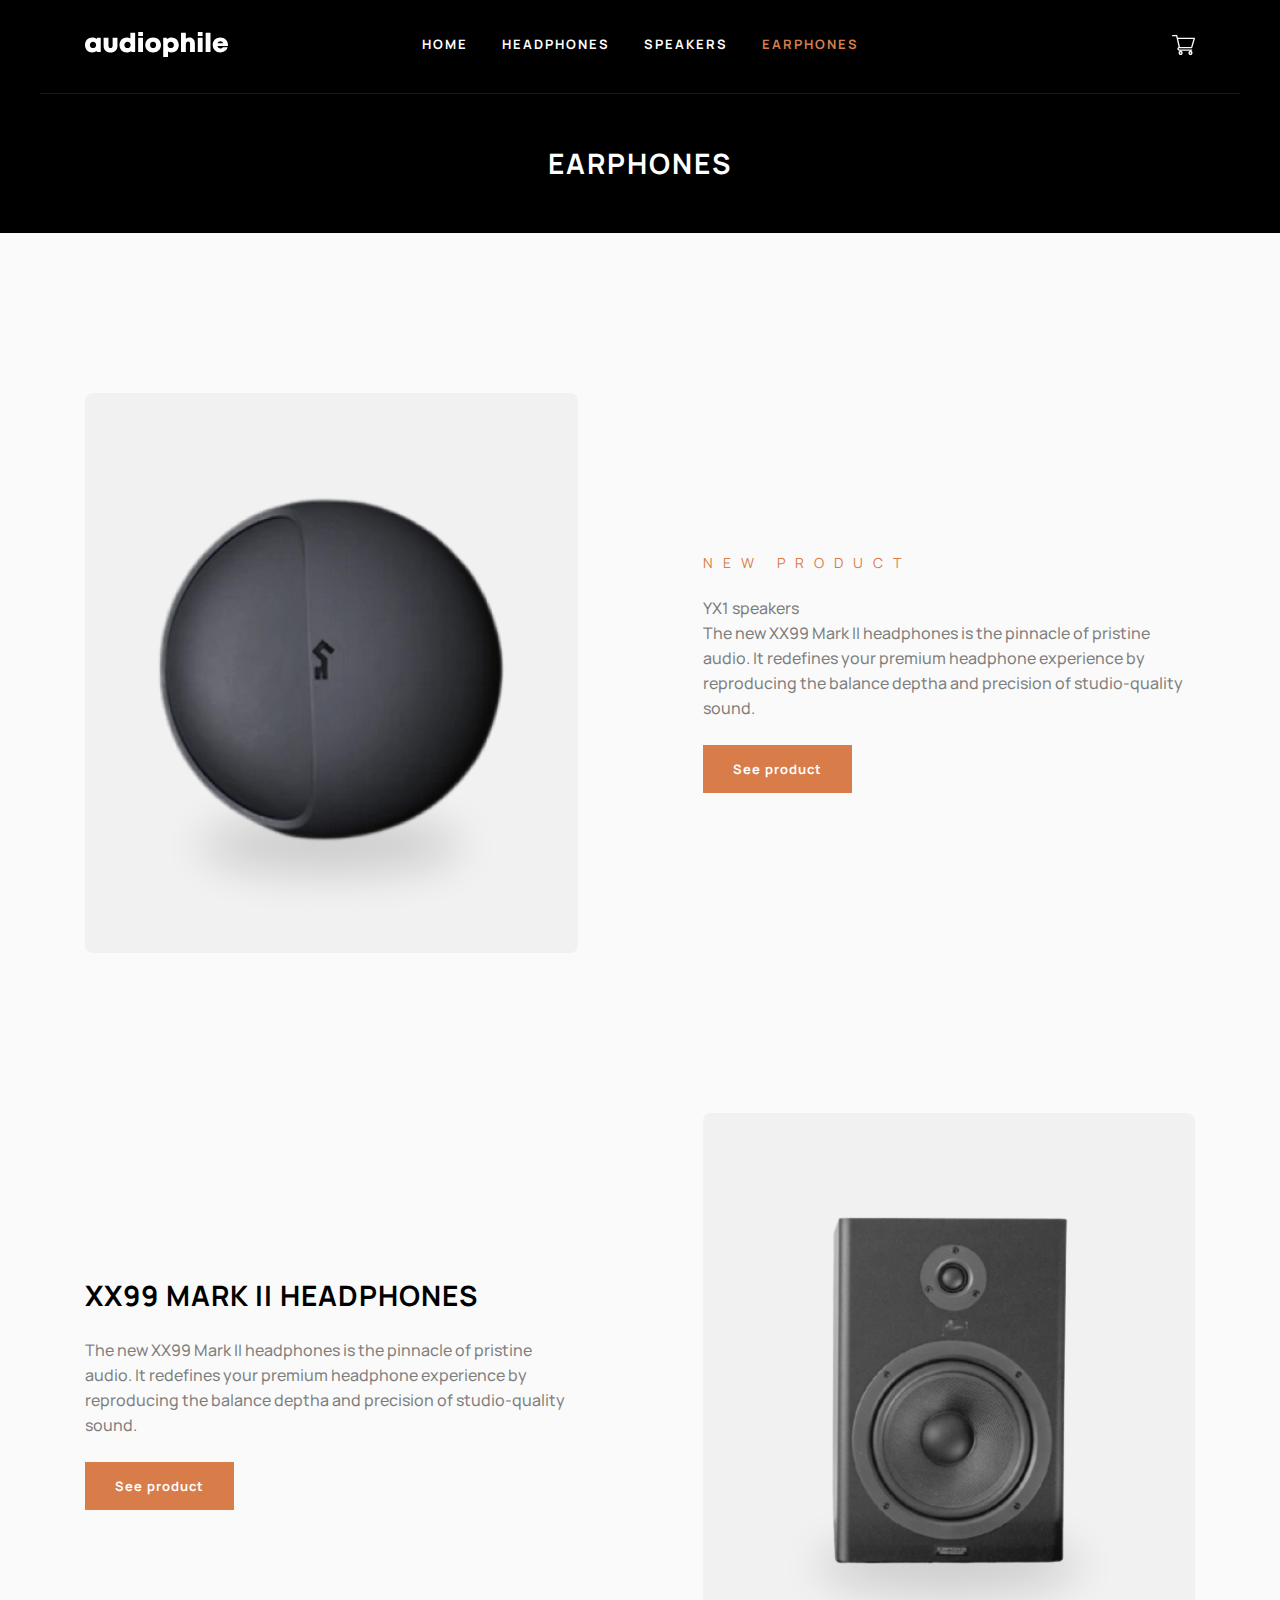
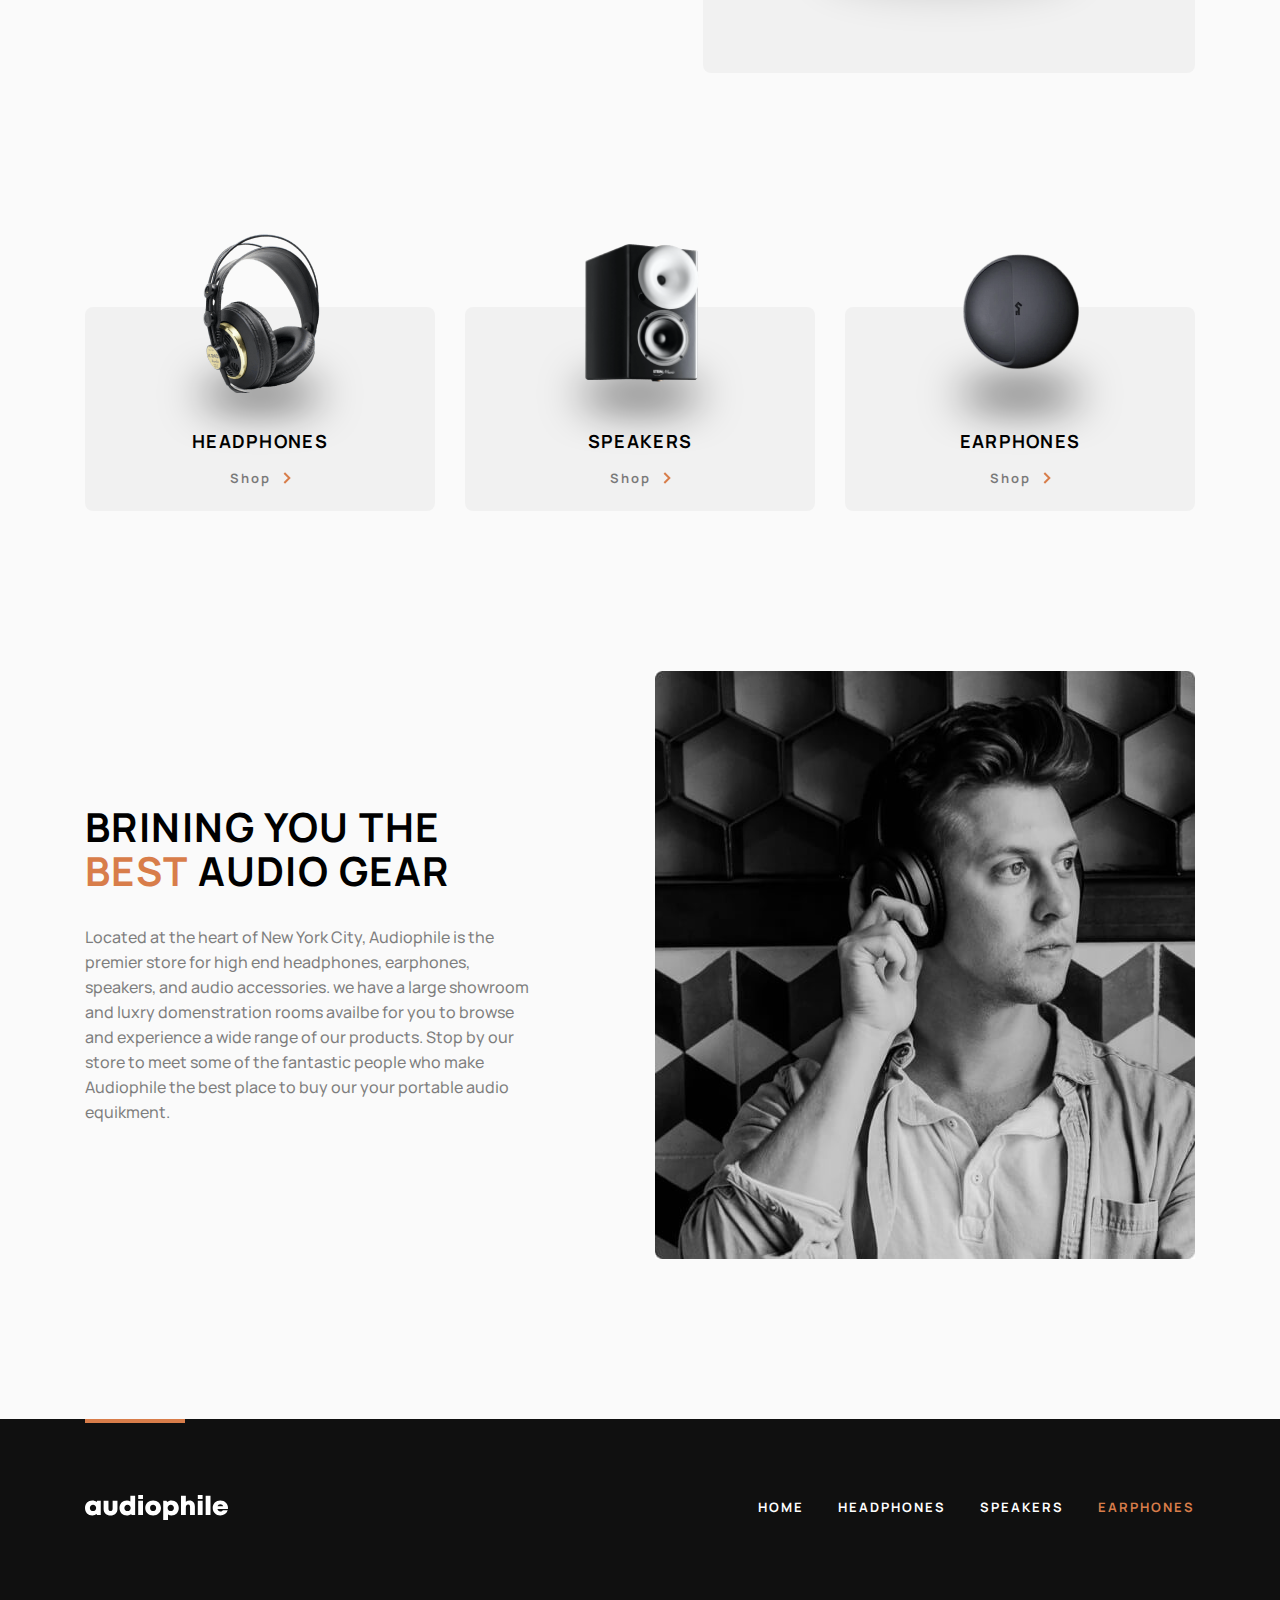
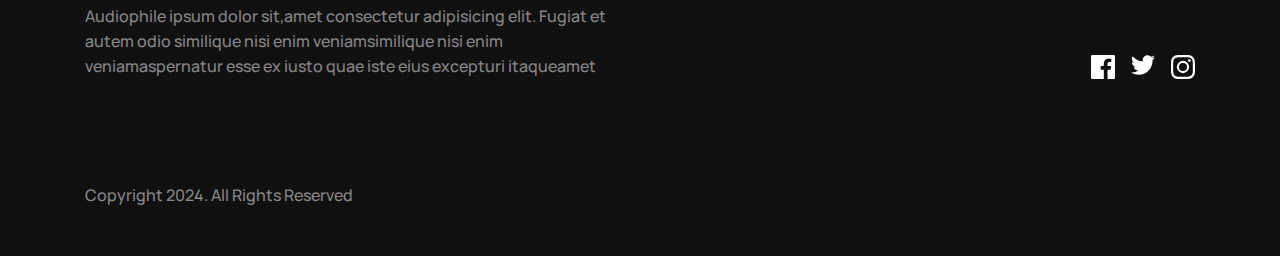
==== commit 59852376: "Updated file" ====
--- a/category-earphones.html
+++ b/category-earphones.html
@@ -150,7 +150,7 @@
                     <dd class="cart-card-summary__value">$ 5,396</dd>
                   </div>
                 </dl>
-                <a class="button button--primary button--block" href="checkout.html">Checkout</a>
+                <a class="button button--primary button--block" href="checkout-page.html">Checkout</a>
               </div>
             </section>
           </div>
--- a/css/main.css
+++ b/css/main.css
@@ -36,7 +36,9 @@
   --transition: all 0.5s ease 0s;
   --color-primary: #d87d4a;
   --color-bg-body: #fafafa;
+  --color-boder: #cfcfcf;
   --color-body-text: #000000;
+  --color-error: #cd2c2c;
 }
 
 /* OUTLINE*/
@@ -142,7 +144,7 @@
 }
 
 /* AUTOFILL-STYLES */
-/*input:-webkit-autofill,
+input:-webkit-autofill,
 input:-webkit-autofill:hover,
 input:-webkit-autofill:focus,
 textarea:-webkit-autofill,
@@ -151,18 +153,20 @@
 select:-webkit-autofill,
 select:-webkit-autofill:hover,
 select:-webkit-autofill:focus {
-  border-color: transparent;
+  border-color: var(--color-boder);
   -webkit-text-fill-color: inherit;
   -webkit-box-shadow: 0 0 0px 1000px #fff inset;
-}*/
+}
+
 /* PLACEHOLDER-STYLES */
-/*::-webkit-input-placeholder,
+::-webkit-input-placeholder,
 ::-moz-placeholder,
 :-ms-input-placeholder,
 :-moz-placeholder {
   color: rgba(52, 49, 61, 0.5);
   opacity: 1;
-}*/
+}
+
 /* VISUALLY-HIDDEN */
 .visually-hidden {
   position: absolute;
@@ -201,6 +205,7 @@
   padding: 14px 29px;
   color: var(--color-white);
   background-color: var(--color-dark);
+  border: 1px solid var(--color-primary);
   font-size: 0.8125rem;
   font-style: normal;
   font-weight: 700;
@@ -1071,15 +1076,7 @@
 }
 
 .similar-products {
-  padding-top: 60px;
-  padding-bottom: 60px;
   text-align: center;
-}
-@media only screen and (min-width: 62em) {
-  .similar-products {
-    padding-bottom: 80px;
-    padding-top: 80px;
-  }
 }
 .similar-products__heading {
   font-size: 1.5rem;
@@ -1356,6 +1353,261 @@
     text-align: left;
   }
 }
+.modal {
+  display: none;
+}
+.modal--open {
+  display: flex;
+  justify-content: center;
+  align-items: center;
+  position: fixed;
+  left: 0;
+  top: 0;
+  z-index: 199;
+  width: 100%;
+  height: 100%;
+  padding: 48px 24px;
+  background-color: rgba(0, 0, 0, 0.4);
+  overflow: auto;
+}
+.modal__dialog {
+  width: 100%;
+  max-width: 33.75rem;
+  max-height: 100%;
+}
+.modal__content {
+  padding: 32px;
+  border-radius: 8px;
+  background-color: var(--color-white);
+}
+@media only screen and (min-width: 48em) {
+  .modal__content {
+    padding: 48px;
+  }
+}
+.modal__icon {
+  width: 64px;
+  height: 64px;
+  object-fit: contain;
+  margin-bottom: 24px;
+}
+@media only screen and (min-width: 48em) {
+  .modal__icon {
+    margin-bottom: 32px;
+  }
+}
+.modal__heading {
+  margin-bottom: 16px;
+  font-size: 1.5rem;
+  font-weight: 700;
+  line-height: 116.667%;
+  letter-spacing: 0.0536rem;
+  text-transform: uppercase;
+  color: var(--color-dark);
+}
+@media only screen and (min-width: 48em) {
+  .modal__heading {
+    font-size: 2rem;
+    line-height: 112.5%;
+    letter-spacing: 0.07144rem;
+  }
+}
+.modal__text {
+  margin-bottom: 24px;
+}
+@media only screen and (min-width: 48em) {
+  .modal__text {
+    margin-bottom: 32px;
+  }
+}
+.modal__purchased-products {
+  margin-bottom: 24px;
+}
+@media only screen and (min-width: 48em) {
+  .modal__purchased-products {
+    margin-bottom: 32px;
+  }
+}
+
+.radio__input:checked ~ .radio__control {
+  border-color: var(--color-primary);
+}
+.radio__input:checked:focus ~ .radio__control {
+  outline: 2px dashed var(--color-primary);
+  outline-offset: 3px;
+}
+.radio__control {
+  display: flex;
+  align-items: center;
+  gap: 16px;
+  padding: 18px 16px;
+  border: 1px solid var(--color-boder);
+  border-radius: 8px;
+  cursor: pointer;
+  transition: var(--transition);
+}
+.radio__control:hover {
+  border-color: var(--color-primary);
+}
+.radio__circle {
+  position: relative;
+  z-index: 1;
+  display: flex;
+  justify-content: center;
+  align-items: center;
+  width: 20px;
+  height: 20px;
+  border: 1px solid var(--color-boder);
+  border-radius: 50%;
+}
+.radio__circle::after {
+  content: "";
+  opacity: 0;
+  width: 10px;
+  height: 10px;
+  border-radius: 50%;
+  background-color: var(--color-primary);
+}
+.radio__input:checked ~ .radio__control .radio__circle::after {
+  opacity: 1;
+}
+.radio__text {
+  font-size: 0.875rem;
+  font-weight: 700;
+  letter-spacing: 0.0156rem;
+  color: var(--color-dark);
+}
+
+.form-payment-method {
+  display: grid;
+  gap: 16px;
+}
+@media only screen and (min-width: 48em) {
+  .form-payment-method {
+    gap: 12px;
+  }
+}
+@media only screen and (min-width: 62em) {
+  .form-payment-method {
+    gap: 32px;
+  }
+}
+.form-payment-method__radio {
+  grid-column: 2/-1;
+}
+.form-payment-method__tabs {
+  grid-row: 3/4;
+  grid-column: 1/-1;
+}
+@media only screen and (min-width: 48em) {
+  .form-payment-method__cash-info {
+    display: flex;
+    align-items: center;
+    gap: 32px;
+  }
+}
+.form-payment-method__cash-icon {
+  display: none;
+}
+@media only screen and (min-width: 48em) {
+  .form-payment-method__cash-icon {
+    display: block;
+  }
+}
+
+.form {
+  display: grid;
+  gap: 32px;
+}
+@media only screen and (min-width: 48em) {
+  .form {
+    gap: 54px;
+  }
+}
+.form__section-heading {
+  margin-bottom: 16px;
+  font-size: 0.8125rem;
+  line-height: 192.308%;
+  letter-spacing: 0.05806rem;
+  text-transform: uppercase;
+  color: var(--color-primary);
+}
+.form__section-inner {
+  display: grid;
+  gap: 24px 16px;
+  align-items: start;
+}
+@media only screen and (min-width: 48em) {
+  .form__section-inner {
+    grid-template-columns: 1fr 1fr;
+  }
+}
+.form__group {
+  display: grid;
+  gap: 8px;
+}
+.form__group--full {
+  grid-column: 1/-1;
+}
+@media only screen and (min-width: 48em) {
+  .form__group {
+    gap: 8px 16px;
+    grid-template-columns: 1fr 1fr;
+  }
+}
+.form__group .form__field {
+  grid-column: 1/-1;
+}
+.form__label {
+  order: -2;
+  justify-self: start;
+  font-size: 0.75rem;
+  font-weight: 700;
+  line-height: normal;
+  letter-spacing: -0.0134rem;
+  color: var(--color-dark);
+}
+.form__field {
+  padding: 18px 24px;
+  border-radius: 8px;
+  border: 1px solid var(--color-boder);
+  font-size: 0.875rem;
+  font-weight: 700;
+  letter-spacing: 0.01563rem;
+  color: rgba(0, 0, 0, 0.4);
+}
+.form__field:not(:placeholder-shown) {
+  color: var(--color-dark);
+}
+.form__field:not(:focus):not(:placeholder-shown):invalid {
+  border-color: var(--color-error);
+  box-shadow: inset 0 0 0 1px var(--color-error);
+}
+.form__field:not(:focus):not(:placeholder-shown):invalid ~ .form__error-message {
+  display: block;
+  text-align: left;
+  font-size: 0.75rem;
+  font-weight: 500;
+  line-height: normal;
+  color: var(--color-error);
+  letter-spacing: -0.0134rem;
+}
+@media only screen and (min-width: 48em) {
+  .form__field:not(:focus):not(:placeholder-shown):invalid ~ .form__error-message {
+    order: -1;
+    text-align: right;
+  }
+}
+.form__field:not(:focus):not(:placeholder-shown):invalid ~ .form__label {
+  color: var(--color-error);
+}
+.form__field:focus {
+  border-color: var(--color-primary);
+}
+.form__error-message {
+  display: none;
+}
+
 .cart-card {
   padding: 32px;
   background-color: var(--color-white);
@@ -1439,10 +1691,96 @@
   display: none;
 }
 
+.purchased-products {
+  display: flex;
+  flex-direction: column;
+  border-radius: 8px;
+  overflow: hidden;
+}
+@media only screen and (min-width: 48em) {
+  .purchased-products {
+    flex-direction: row;
+  }
+}
+.purchased-products__details {
+  flex-grow: 1;
+  display: grid;
+  align-items: center;
+  padding: 24px;
+  background-color: var(--color-grey);
+}
+.purchased-products__grand-total {
+  display: flex;
+  flex-direction: column;
+  padding: 16px 24px;
+  background-color: var(--color-dark);
+  color: var(--color-white);
+}
+@media only screen and (min-width: 48em) {
+  .purchased-products__grand-total {
+    width: 100%;
+    max-width: 12.375rem;
+    padding: 40px 24px;
+  }
+}
+.purchased-products__grand-total-text {
+  margin-top: auto;
+  margin-bottom: 8px;
+  text-transform: uppercase;
+  color: rgba(255, 255, 255, 0.5);
+}
+.purchased-products__grand-total-value {
+  font-size: 1.125rem;
+  font-weight: 700;
+  line-height: normal;
+  text-transform: uppercase;
+}
+
+.products-list {
+  display: grid;
+  gap: 12px;
+}
+.products-list--single .products-list__toggle-wrapper {
+  display: none;
+}
+.products-list__list {
+  display: grid;
+  padding: 0;
+  gap: 16px;
+  width: 100%;
+}
+.products-list--collapsed .products-list__item:not(:first-child) {
+  display: none;
+}
+.products-list__toggle-wrapper {
+  padding-top: 12px;
+  border-top: 1px solid rgba(0, 0, 0, 0.08);
+  text-align: center;
+}
+.products-list__toggler {
+  padding: 0;
+  border: 0;
+  background-color: transparent;
+  font-size: 0.75rem;
+  font-weight: 700;
+  line-height: normal;
+  letter-spacing: -0.01338rem;
+  color: rgba(0, 0, 0, 0.5);
+  cursor: pointer;
+}
+
 .product-cart-card {
   display: flex;
-  align-items: center;
+  align-items: flex-start;
   gap: 16px;
+}
+.product-cart-card--small .product-cart-card__img-wrapper {
+  width: 50px;
+  height: 50px;
+}
+.product-cart-card--small .product-cart-card__img {
+  width: 32px;
+  height: 32px;
 }
 .product-cart-card__img-wrapper {
   flex-shrink: 0;
@@ -1817,6 +2155,51 @@
   }
 }
 
+.index-page__main-content {
+  padding-top: 40px;
+  padding-bottom: 120px;
+}
+@media only screen and (min-width: 48em) {
+  .index-page__main-content {
+    padding-top: 96px;
+    padding-bottom: 96px;
+  }
+}
+@media only screen and (min-width: 62em) {
+  .index-page__main-content {
+    padding-top: 120px;
+    padding-bottom: 200px;
+  }
+}
+
+.index-page__category-cards {
+  margin-bottom: 120px;
+}
+@media only screen and (min-width: 48em) {
+  .index-page__category-cards {
+    margin-bottom: 96px;
+  }
+}
+@media only screen and (min-width: 62em) {
+  .index-page__category-cards {
+    margin-bottom: 168px;
+  }
+}
+
+.index-page__featured-products {
+  margin-bottom: 120px;
+}
+@media only screen and (min-width: 48em) {
+  .index-page__featured-products {
+    margin-bottom: 96px;
+  }
+}
+@media only screen and (min-width: 62em) {
+  .index-page__featured-products {
+    margin-bottom: 168px;
+  }
+}
+
 .category-page__content {
   padding-top: 64px;
   padding-bottom: 120px;
@@ -1854,48 +2237,142 @@
   }
 }
 
-.index-page__main-content {
-  padding-top: 40px;
+.product-page__main-content {
+  padding-top: 16px;
   padding-bottom: 120px;
 }
 @media only screen and (min-width: 48em) {
-  .index-page__main-content {
-    padding-top: 96px;
-    padding-bottom: 96px;
-  }
-}
-@media only screen and (min-width: 62em) {
-  .index-page__main-content {
-    padding-top: 120px;
-    padding-bottom: 200px;
-  }
-}
-
-.index-page__category-cards {
+  .product-page__main-content {
+    padding-top: 32px;
+  }
+}
+@media only screen and (min-width: 62em) {
+  .product-page__main-content {
+    padding-top: 80px;
+    padding-bottom: 160px;
+  }
+}
+.product-page__back {
+  margin-bottom: 24px;
+}
+@media only screen and (min-width: 48em) {
+  .product-page__back {
+    margin-bottom: 56px;
+  }
+}
+.product-page__product {
+  margin-bottom: 88px;
+}
+@media only screen and (min-width: 48em) {
+  .product-page__product {
+    margin-bottom: 120px;
+  }
+}
+@media only screen and (min-width: 62em) {
+  .product-page__product {
+    margin-bottom: 160px;
+  }
+}
+.product-page__product-features-contents {
+  margin-bottom: 88px;
+}
+@media only screen and (min-width: 48em) {
+  .product-page__product-features-contents {
+    margin-bottom: 120px;
+  }
+}
+@media only screen and (min-width: 62em) {
+  .product-page__product-features-contents {
+    margin-bottom: 160px;
+  }
+}
+.product-page__product-images {
   margin-bottom: 120px;
 }
-@media only screen and (min-width: 48em) {
-  .index-page__category-cards {
-    margin-bottom: 96px;
-  }
-}
-@media only screen and (min-width: 62em) {
-  .index-page__category-cards {
-    margin-bottom: 168px;
-  }
-}
-
-.index-page__featured-products {
+@media only screen and (min-width: 62em) {
+  .product-page__product-images {
+    margin-bottom: 160px;
+  }
+}
+.product-page__similar-products {
   margin-bottom: 120px;
 }
-@media only screen and (min-width: 48em) {
-  .index-page__featured-products {
-    margin-bottom: 96px;
-  }
-}
-@media only screen and (min-width: 62em) {
-  .index-page__featured-products {
-    margin-bottom: 168px;
+@media only screen and (min-width: 62em) {
+  .product-page__similar-products {
+    margin-bottom: 160px;
+  }
+}
+.product-page__category-cards {
+  margin-bottom: 120px;
+}
+@media only screen and (min-width: 62em) {
+  .product-page__category-cards {
+    margin-bottom: 160px;
+  }
+}
+
+.checkout-page__main-content {
+  padding-top: 16px;
+  padding-bottom: 96px;
+}
+@media only screen and (min-width: 48em) {
+  .checkout-page__main-content {
+    padding-top: 48px;
+    padding-top: 116px;
+  }
+}
+@media only screen and (min-width: 48em) {
+  .checkout-page__main-content {
+    padding-top: 80px;
+    padding-top: 140px;
+  }
+}
+.checkout-page__back-link {
+  padding-bottom: 24px;
+}
+@media only screen and (min-width: 62em) {
+  .checkout-page__back-link {
+    margin-bottom: 40px;
+  }
+}
+.checkout-page__inner {
+  display: grid;
+  gap: 32px;
+}
+@media only screen and (min-width: 62em) {
+  .checkout-page__inner {
+    grid-template-columns: 2fr 1fr;
+  }
+}
+.checkout-page__form-wrapper {
+  width: 100%;
+  height: auto;
+  border-radius: 8px;
+  background-color: #ffffff;
+  padding: 24px;
+}
+@media only screen and (min-width: 48em) {
+  .checkout-page__form-wrapper {
+    padding: 30px 28px;
+  }
+}
+@media only screen and (min-width: 62em) {
+  .checkout-page__form-wrapper {
+    padding: 54px 48px;
+  }
+}
+.checkout-page__heading {
+  font-size: 1.75rem;
+  font-weight: 700;
+  line-height: normal;
+  letter-spacing: 0.0625rem;
+  text-transform: uppercase;
+  color: var(--color-dark);
+  margin-bottom: 32px;
+}
+@media only screen and (min-width: 48em) {
+  .checkout-page__heading {
+    margin-bottom: 41px;
   }
 }
 
